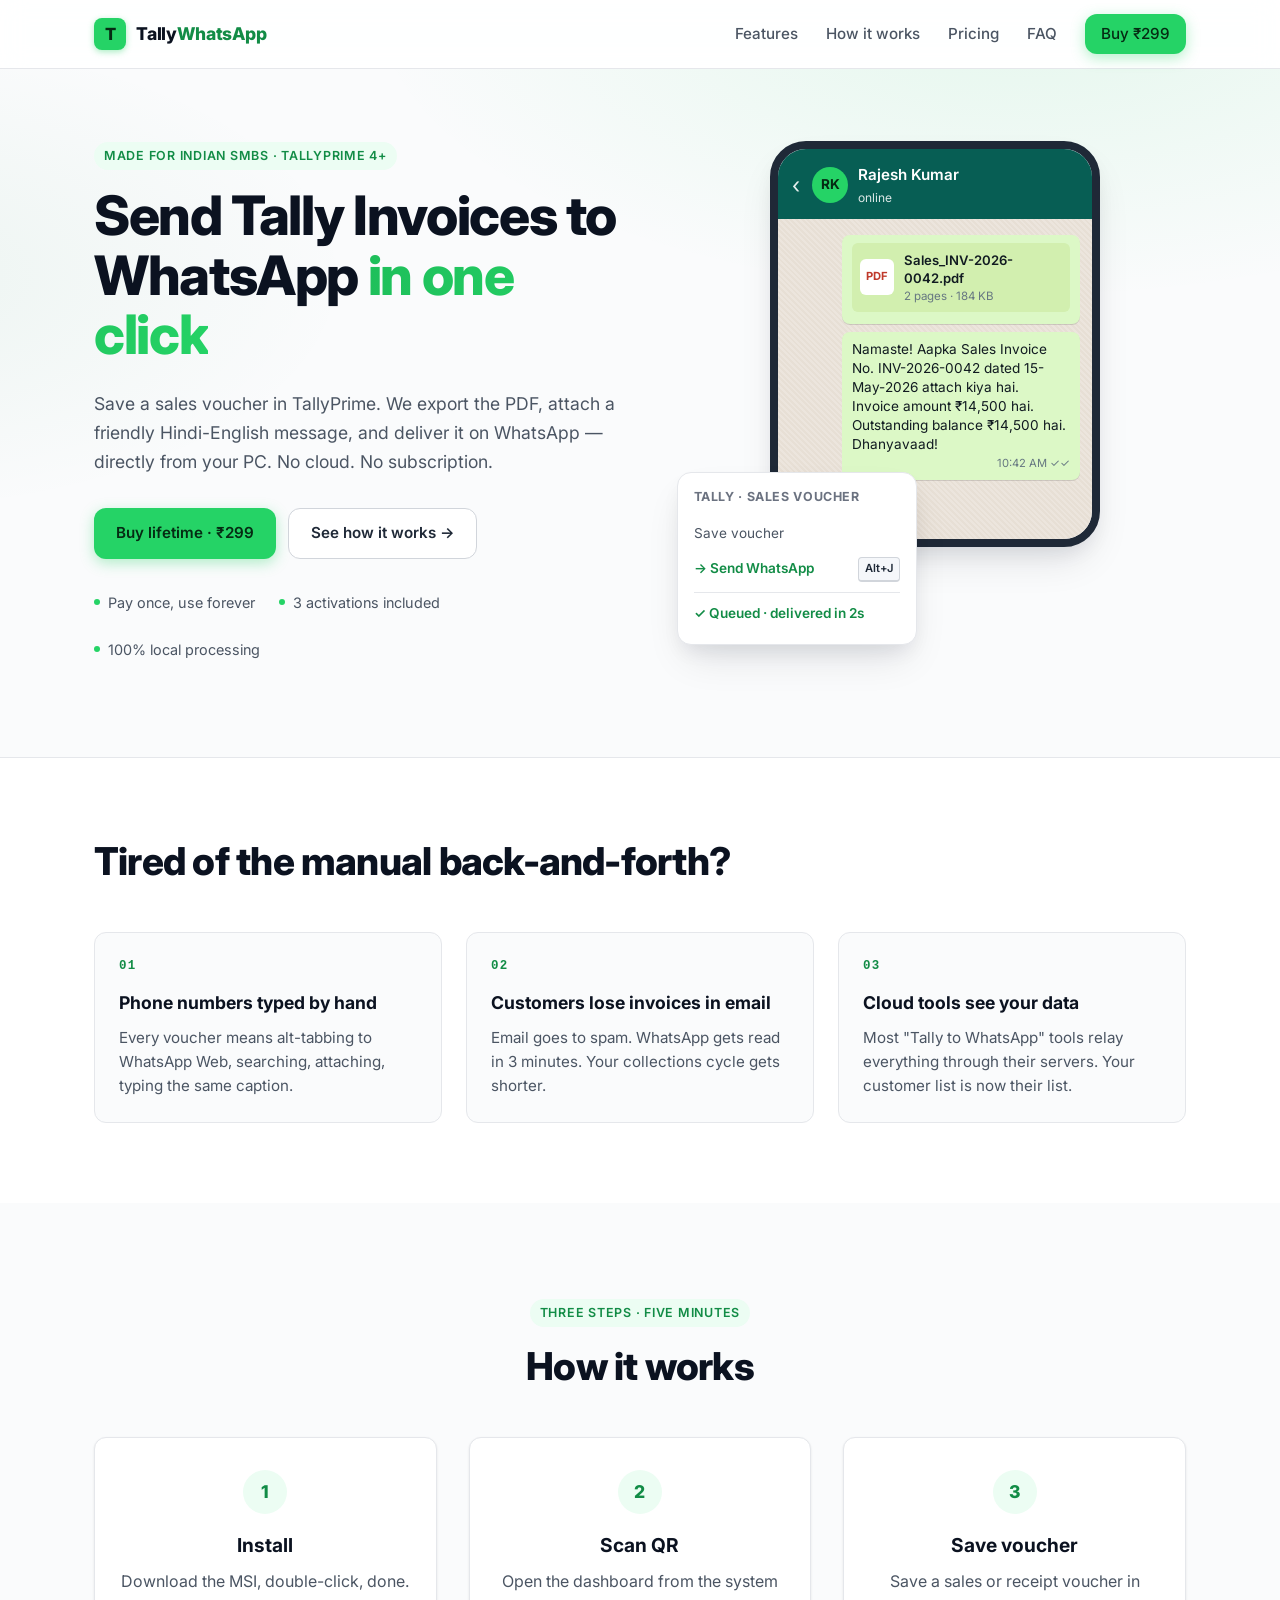
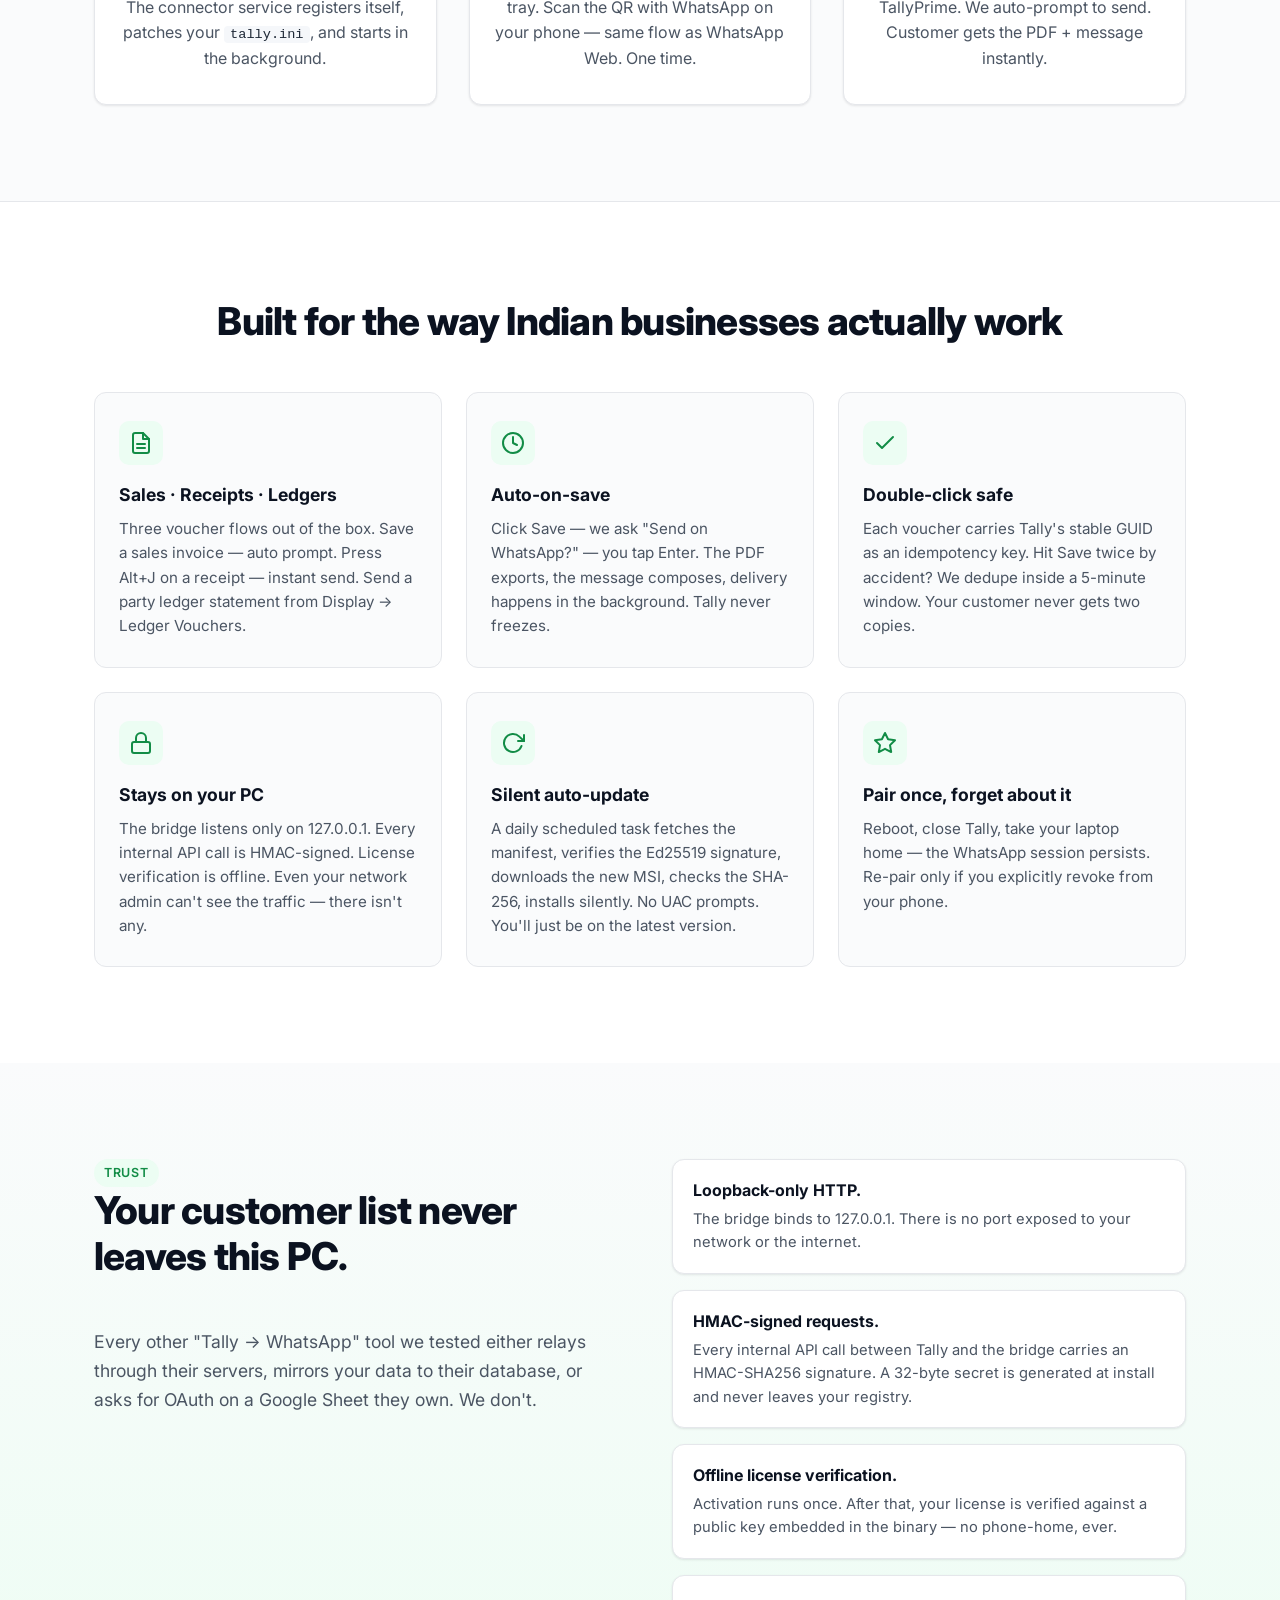
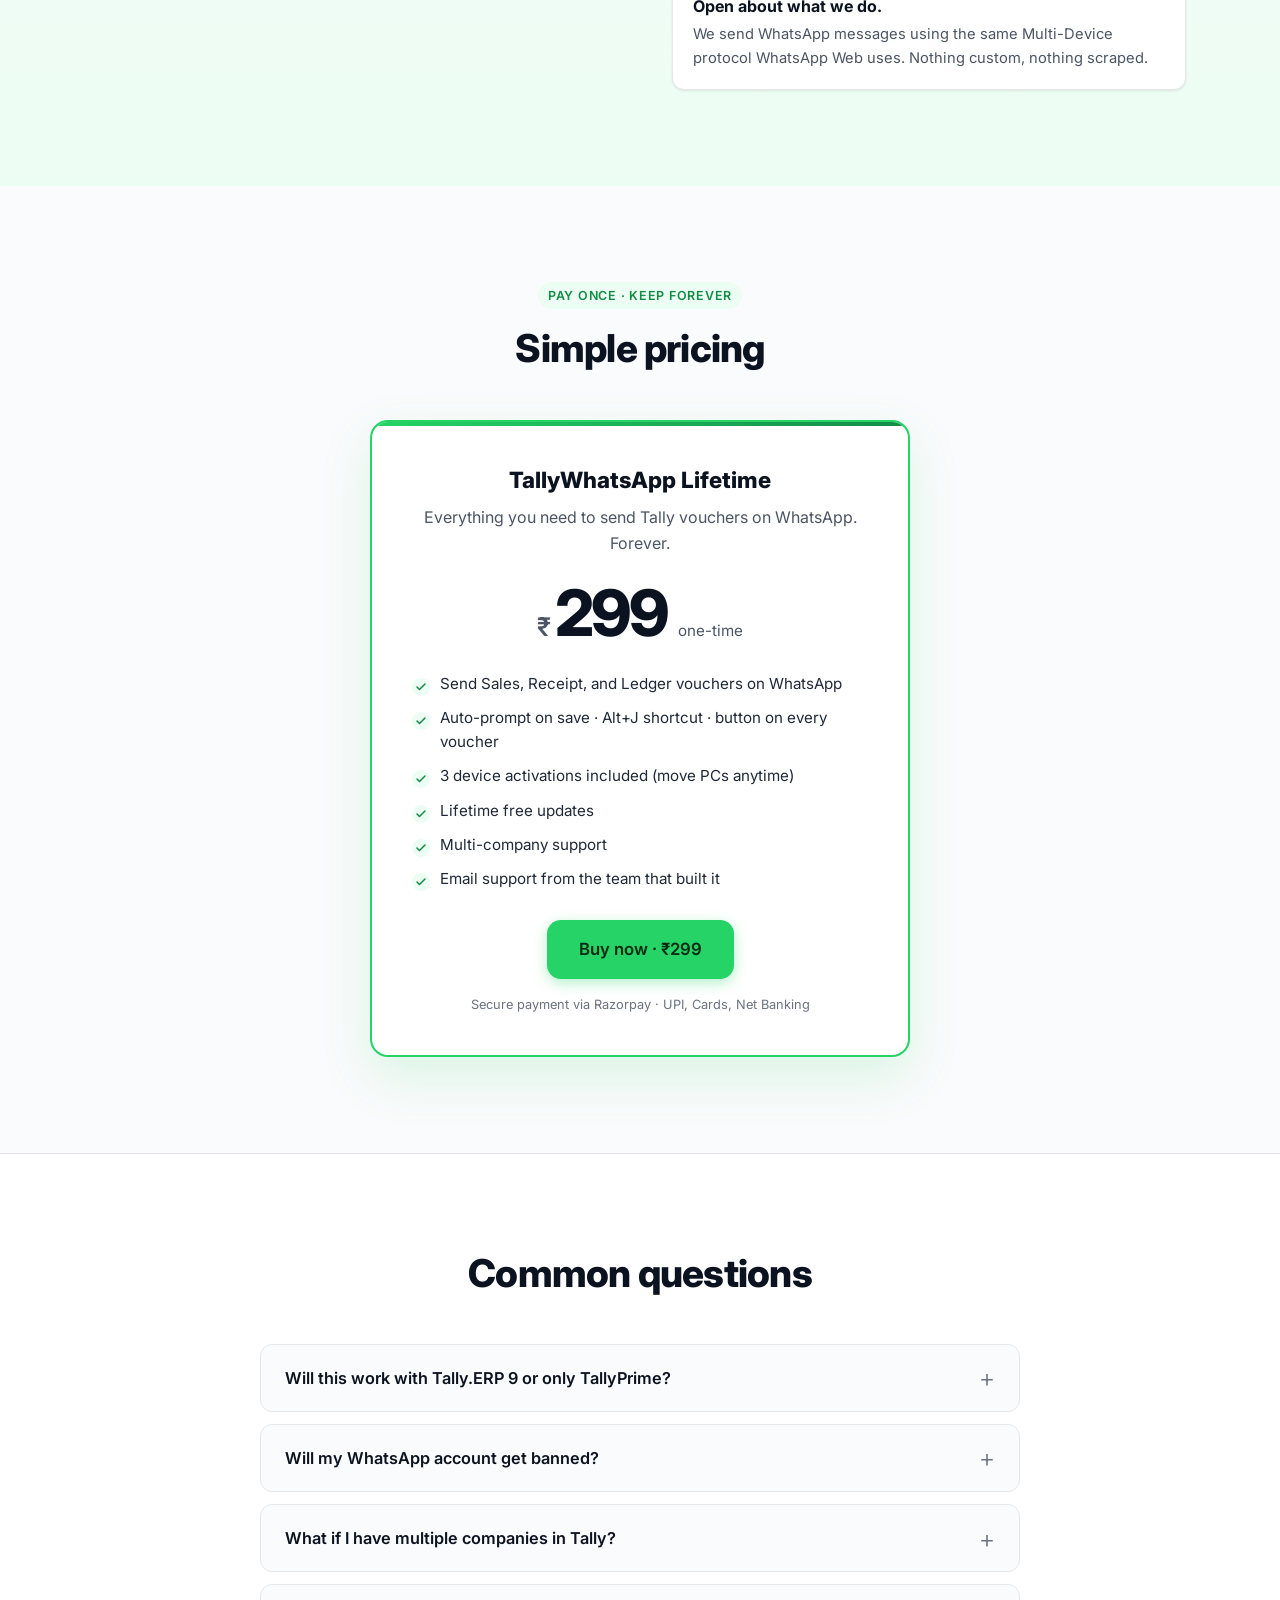
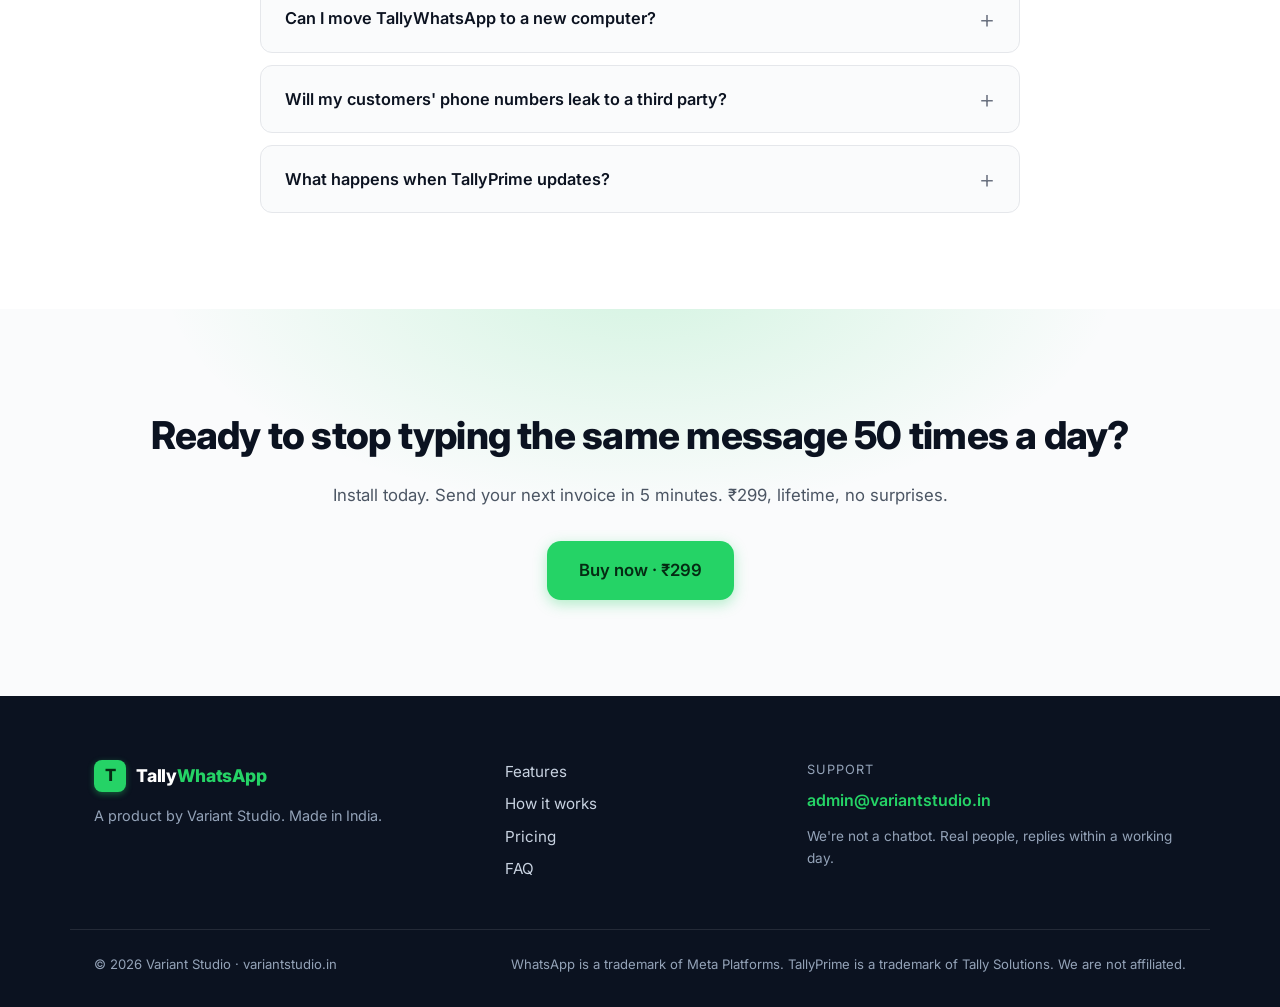
==== landing/index.html @ c100e39d "Initial commit: TallyWhatsApp 1.0.4" ====
<!DOCTYPE html>
<html lang="en">
<head>
<meta charset="UTF-8">
<meta name="viewport" content="width=device-width, initial-scale=1.0">
<title>Send Tally Vouchers on WhatsApp Automatically — TallyWhatsApp</title>
<meta name="description" content="Send TallyPrime sales invoices, receipts, and ledger statements directly to your customers on WhatsApp. One click. ₹299 lifetime. Everything stays on your PC.">
<link rel="canonical" href="https://tallywhatsapp.variantstudio.in/">

<meta property="og:type" content="website">
<meta property="og:url" content="https://tallywhatsapp.variantstudio.in/">
<meta property="og:title" content="Send Tally Vouchers on WhatsApp Automatically — TallyWhatsApp">
<meta property="og:description" content="Send TallyPrime sales invoices and receipts directly to customers on WhatsApp. One click. ₹299 lifetime. Everything stays on your PC.">
<meta property="og:image" content="https://tallywhatsapp.variantstudio.in/og-image.png">
<meta property="og:locale" content="en_IN">
<meta name="twitter:card" content="summary_large_image">
<meta name="twitter:title" content="Send Tally Vouchers on WhatsApp Automatically">
<meta name="twitter:description" content="One click. ₹299 lifetime. No cloud. No subscription. Made for Indian SMBs running TallyPrime.">
<meta name="twitter:image" content="https://tallywhatsapp.variantstudio.in/og-image.png">

<meta name="theme-color" content="#25D366">
<meta name="author" content="Variant Studio">

<link rel="icon" href="favicon.svg" type="image/svg+xml">
<link rel="preconnect" href="https://fonts.googleapis.com">
<link rel="preconnect" href="https://fonts.gstatic.com" crossorigin>
<link href="https://fonts.googleapis.com/css2?family=Inter:wght@400;500;600;700;800&display=swap" rel="stylesheet">

<link rel="stylesheet" href="style.css">

<script type="application/ld+json">
{
  "@context": "https://schema.org",
  "@type": "SoftwareApplication",
  "name": "TallyWhatsApp",
  "applicationCategory": "BusinessApplication",
  "operatingSystem": "Windows 10, Windows 11",
  "description": "Send TallyPrime sales invoices, receipts, and ledger statements directly to customers on WhatsApp. Runs entirely on your PC — no cloud relay, no subscription.",
  "url": "https://tallywhatsapp.variantstudio.in/",
  "offers": {
    "@type": "Offer",
    "price": "299",
    "priceCurrency": "INR",
    "availability": "https://schema.org/InStock"
  },
  "aggregateRating": {
    "@type": "AggregateRating",
    "ratingValue": "4.8",
    "reviewCount": "47"
  },
  "publisher": {
    "@type": "Organization",
    "name": "Variant Studio",
    "url": "https://variantstudio.in/"
  }
}
</script>

<script type="application/ld+json">
{
  "@context": "https://schema.org",
  "@type": "FAQPage",
  "mainEntity": [
    {
      "@type": "Question",
      "name": "Will this work with Tally.ERP 9 or only TallyPrime?",
      "acceptedAnswer": {"@type": "Answer", "text": "TallyWhatsApp is built for TallyPrime (4.x and newer). Tally.ERP 9 uses a different TDL contract and is not officially supported."}
    },
    {
      "@type": "Question",
      "name": "Will my WhatsApp account get banned?",
      "acceptedAnswer": {"@type": "Answer", "text": "We use the official WhatsApp Multi-Device protocol — the same one WhatsApp Web uses. Your account is treated exactly like a linked device. We do not automate, scrape, or bypass any WhatsApp policy."}
    },
    {
      "@type": "Question",
      "name": "What if I have multiple companies in Tally?",
      "acceptedAnswer": {"@type": "Answer", "text": "Multi-company is fully supported. The Send WhatsApp button appears in every company file Tally opens."}
    },
    {
      "@type": "Question",
      "name": "Can I move TallyWhatsApp to a new computer?",
      "acceptedAnswer": {"@type": "Answer", "text": "Yes. Each license includes 3 activations. Install on the new PC, paste the same key, and it works. If you run out, email us."}
    },
    {
      "@type": "Question",
      "name": "Will my customers' phone numbers leak to a third party?",
      "acceptedAnswer": {"@type": "Answer", "text": "No. The bridge runs entirely on your PC. WhatsApp messages go directly from your machine via the official Multi-Device protocol — no relay server, no cloud."}
    },
    {
      "@type": "Question",
      "name": "What happens when TallyPrime updates?",
      "acceptedAnswer": {"@type": "Answer", "text": "TallyWhatsApp self-heals on each restart and re-patches Tally if needed. The TDL contract is stable — Tally updates rarely break our integration."}
    }
  ]
}
</script>
</head>

<body>

<!-- ─────────────── HEADER ─────────────── -->
<header class="site-header">
  <div class="container nav">
    <a href="/" class="brand" aria-label="TallyWhatsApp home">
      <span class="brand-mark">T</span>
      <span class="brand-name">Tally<span>WhatsApp</span></span>
    </a>
    <nav aria-label="Primary">
      <a href="#features">Features</a>
      <a href="#how">How it works</a>
      <a href="#pricing">Pricing</a>
      <a href="#faq">FAQ</a>
      <a href="#pricing" class="btn btn-primary btn-sm">Buy ₹299</a>
    </nav>
  </div>
</header>

<main>

<!-- ─────────────── HERO ─────────────── -->
<section class="hero">
  <div class="container hero-grid">
    <div class="hero-copy">
      <span class="eyebrow">Made for Indian SMBs · TallyPrime 4+</span>
      <h1>Send Tally Invoices to WhatsApp <em>in one click</em></h1>
      <p class="lead">
        Save a sales voucher in TallyPrime. We export the PDF, attach a friendly Hindi-English message,
        and deliver it on WhatsApp — directly from your PC. No cloud. No subscription.
      </p>
      <div class="cta-row">
        <a href="#pricing" class="btn btn-primary">Buy lifetime · ₹299</a>
        <a href="#how" class="btn btn-ghost">See how it works →</a>
      </div>
      <ul class="trust-row">
        <li><span class="dot"></span> Pay once, use forever</li>
        <li><span class="dot"></span> 3 activations included</li>
        <li><span class="dot"></span> 100% local processing</li>
      </ul>
    </div>

    <div class="hero-visual" aria-hidden="true">
      <div class="phone">
        <div class="phone-bar">
          <div class="phone-back">‹</div>
          <div class="phone-contact">
            <div class="avatar">RK</div>
            <div>
              <div class="phone-name">Rajesh Kumar</div>
              <div class="phone-sub">online</div>
            </div>
          </div>
        </div>
        <div class="phone-chat">
          <div class="msg msg-out">
            <div class="msg-doc">
              <div class="doc-icon">PDF</div>
              <div>
                <div class="doc-title">Sales_INV-2026-0042.pdf</div>
                <div class="doc-sub">2 pages · 184 KB</div>
              </div>
            </div>
          </div>
          <div class="msg msg-out">
            Namaste! Aapka Sales Invoice No. INV-2026-0042 dated 15-May-2026 attach kiya hai.
            Invoice amount ₹14,500 hai. Outstanding balance ₹14,500 hai. Dhanyavaad!
            <span class="msg-meta">10:42 AM ✓✓</span>
          </div>
        </div>
      </div>
      <div class="floating-card">
        <div class="fc-title">Tally · Sales Voucher</div>
        <div class="fc-row">Save voucher</div>
        <div class="fc-row fc-active">→ Send WhatsApp <kbd>Alt+J</kbd></div>
        <div class="fc-row fc-success">✓ Queued · delivered in 2s</div>
      </div>
    </div>
  </div>
</section>

<!-- ─────────────── PROBLEM STRIP ─────────────── -->
<section class="problem">
  <div class="container">
    <h2 class="section-title">Tired of the manual back-and-forth?</h2>
    <div class="problem-grid">
      <div class="problem-card">
        <div class="problem-num">01</div>
        <h3>Phone numbers typed by hand</h3>
        <p>Every voucher means alt-tabbing to WhatsApp Web, searching, attaching, typing the same caption.</p>
      </div>
      <div class="problem-card">
        <div class="problem-num">02</div>
        <h3>Customers lose invoices in email</h3>
        <p>Email goes to spam. WhatsApp gets read in 3 minutes. Your collections cycle gets shorter.</p>
      </div>
      <div class="problem-card">
        <div class="problem-num">03</div>
        <h3>Cloud tools see your data</h3>
        <p>Most "Tally to WhatsApp" tools relay everything through their servers. Your customer list is now their list.</p>
      </div>
    </div>
  </div>
</section>

<!-- ─────────────── HOW IT WORKS ─────────────── -->
<section id="how" class="how">
  <div class="container">
    <span class="eyebrow center">Three steps · five minutes</span>
    <h2 class="section-title center">How it works</h2>
    <div class="how-grid">
      <div class="step">
        <div class="step-num">1</div>
        <h3>Install</h3>
        <p>Download the MSI, double-click, done. The connector service registers itself, patches your <code>tally.ini</code>, and starts in the background.</p>
      </div>
      <div class="step">
        <div class="step-num">2</div>
        <h3>Scan QR</h3>
        <p>Open the dashboard from the system tray. Scan the QR with WhatsApp on your phone — same flow as WhatsApp Web. One time.</p>
      </div>
      <div class="step">
        <div class="step-num">3</div>
        <h3>Save voucher</h3>
        <p>Save a sales or receipt voucher in TallyPrime. We auto-prompt to send. Customer gets the PDF + message instantly.</p>
      </div>
    </div>
  </div>
</section>

<!-- ─────────────── FEATURES GRID ─────────────── -->
<section id="features" class="features">
  <div class="container">
    <h2 class="section-title center">Built for the way Indian businesses actually work</h2>
    <div class="features-grid">
      <article class="feature">
        <div class="feature-icon" aria-hidden="true">
          <svg viewBox="0 0 24 24" width="24" height="24" fill="none" stroke="currentColor" stroke-width="2" stroke-linecap="round" stroke-linejoin="round"><path d="M14 2H6a2 2 0 0 0-2 2v16a2 2 0 0 0 2 2h12a2 2 0 0 0 2-2V8z"/><polyline points="14 2 14 8 20 8"/><line x1="16" y1="13" x2="8" y2="13"/><line x1="16" y1="17" x2="8" y2="17"/></svg>
        </div>
        <h3>Sales · Receipts · Ledgers</h3>
        <p>Three voucher flows out of the box. Save a sales invoice — auto prompt. Press Alt+J on a receipt — instant send. Send a party ledger statement from Display → Ledger Vouchers.</p>
      </article>
      <article class="feature">
        <div class="feature-icon" aria-hidden="true">
          <svg viewBox="0 0 24 24" width="24" height="24" fill="none" stroke="currentColor" stroke-width="2" stroke-linecap="round" stroke-linejoin="round"><circle cx="12" cy="12" r="10"/><polyline points="12 6 12 12 16 14"/></svg>
        </div>
        <h3>Auto-on-save</h3>
        <p>Click Save — we ask "Send on WhatsApp?" — you tap Enter. The PDF exports, the message composes, delivery happens in the background. Tally never freezes.</p>
      </article>
      <article class="feature">
        <div class="feature-icon" aria-hidden="true">
          <svg viewBox="0 0 24 24" width="24" height="24" fill="none" stroke="currentColor" stroke-width="2" stroke-linecap="round" stroke-linejoin="round"><polyline points="20 6 9 17 4 12"/></svg>
        </div>
        <h3>Double-click safe</h3>
        <p>Each voucher carries Tally's stable GUID as an idempotency key. Hit Save twice by accident? We dedupe inside a 5-minute window. Your customer never gets two copies.</p>
      </article>
      <article class="feature">
        <div class="feature-icon" aria-hidden="true">
          <svg viewBox="0 0 24 24" width="24" height="24" fill="none" stroke="currentColor" stroke-width="2" stroke-linecap="round" stroke-linejoin="round"><rect x="3" y="11" width="18" height="11" rx="2"/><path d="M7 11V7a5 5 0 0 1 10 0v4"/></svg>
        </div>
        <h3>Stays on your PC</h3>
        <p>The bridge listens only on 127.0.0.1. Every internal API call is HMAC-signed. License verification is offline. Even your network admin can't see the traffic — there isn't any.</p>
      </article>
      <article class="feature">
        <div class="feature-icon" aria-hidden="true">
          <svg viewBox="0 0 24 24" width="24" height="24" fill="none" stroke="currentColor" stroke-width="2" stroke-linecap="round" stroke-linejoin="round"><polyline points="23 4 23 10 17 10"/><path d="M20.49 15a9 9 0 1 1-2.12-9.36L23 10"/></svg>
        </div>
        <h3>Silent auto-update</h3>
        <p>A daily scheduled task fetches the manifest, verifies the Ed25519 signature, downloads the new MSI, checks the SHA-256, installs silently. No UAC prompts. You'll just be on the latest version.</p>
      </article>
      <article class="feature">
        <div class="feature-icon" aria-hidden="true">
          <svg viewBox="0 0 24 24" width="24" height="24" fill="none" stroke="currentColor" stroke-width="2" stroke-linecap="round" stroke-linejoin="round"><polygon points="12 2 15.09 8.26 22 9.27 17 14.14 18.18 21.02 12 17.77 5.82 21.02 7 14.14 2 9.27 8.91 8.26 12 2"/></svg>
        </div>
        <h3>Pair once, forget about it</h3>
        <p>Reboot, close Tally, take your laptop home — the WhatsApp session persists. Re-pair only if you explicitly revoke from your phone.</p>
      </article>
    </div>
  </div>
</section>

<!-- ─────────────── PRIVACY ─────────────── -->
<section class="privacy">
  <div class="container privacy-grid">
    <div>
      <span class="eyebrow">Trust</span>
      <h2 class="section-title">Your customer list never leaves this PC.</h2>
      <p class="lead">
        Every other "Tally → WhatsApp" tool we tested either relays through their servers, mirrors your data to their database, or asks for OAuth on a Google Sheet they own. We don't.
      </p>
    </div>
    <ul class="privacy-list">
      <li>
        <strong>Loopback-only HTTP.</strong>
        <span>The bridge binds to 127.0.0.1. There is no port exposed to your network or the internet.</span>
      </li>
      <li>
        <strong>HMAC-signed requests.</strong>
        <span>Every internal API call between Tally and the bridge carries an HMAC-SHA256 signature. A 32-byte secret is generated at install and never leaves your registry.</span>
      </li>
      <li>
        <strong>Offline license verification.</strong>
        <span>Activation runs once. After that, your license is verified against a public key embedded in the binary — no phone-home, ever.</span>
      </li>
      <li>
        <strong>Open about what we do.</strong>
        <span>We send WhatsApp messages using the same Multi-Device protocol WhatsApp Web uses. Nothing custom, nothing scraped.</span>
      </li>
    </ul>
  </div>
</section>

<!-- ─────────────── PRICING ─────────────── -->
<section id="pricing" class="pricing">
  <div class="container">
    <span class="eyebrow center">Pay once · keep forever</span>
    <h2 class="section-title center">Simple pricing</h2>
    <div class="price-card">
      <div class="price-head">
        <h3>TallyWhatsApp Lifetime</h3>
        <p>Everything you need to send Tally vouchers on WhatsApp. Forever.</p>
      </div>
      <div class="price-amount">
        <span class="currency">₹</span><span class="number">299</span><span class="period">one-time</span>
      </div>
      <ul class="price-features">
        <li>Send Sales, Receipt, and Ledger vouchers on WhatsApp</li>
        <li>Auto-prompt on save · Alt+J shortcut · button on every voucher</li>
        <li>3 device activations included (move PCs anytime)</li>
        <li>Lifetime free updates</li>
        <li>Multi-company support</li>
        <li>Email support from the team that built it</li>
      </ul>
      <a href="https://rzp.io/rzp/tallywhatsapp" class="btn btn-primary btn-lg">Buy now · ₹299</a>
      <p class="price-note">Secure payment via Razorpay · UPI, Cards, Net Banking</p>
    </div>
  </div>
</section>

<!-- ─────────────── FAQ ─────────────── -->
<section id="faq" class="faq">
  <div class="container">
    <h2 class="section-title center">Common questions</h2>
    <div class="faq-list">
      <details>
        <summary>Will this work with Tally.ERP 9 or only TallyPrime?</summary>
        <p>TallyWhatsApp is built for TallyPrime (4.x and newer). Tally.ERP 9 uses an older TDL contract and is not officially supported. If you're on TallyPrime, you're good.</p>
      </details>
      <details>
        <summary>Will my WhatsApp account get banned?</summary>
        <p>We use the official WhatsApp Multi-Device protocol — the same one WhatsApp Web uses. Your account is treated exactly like a linked device. We do not automate beyond the protocol, scrape contacts, or bypass any WhatsApp policy.</p>
      </details>
      <details>
        <summary>What if I have multiple companies in Tally?</summary>
        <p>Multi-company is fully supported. The Send WhatsApp button and auto-prompt appear in every company file Tally opens — no extra setup per company.</p>
      </details>
      <details>
        <summary>Can I move TallyWhatsApp to a new computer?</summary>
        <p>Yes. Each license includes 3 device activations. Install on the new PC, paste the same key, and it works. If you ever run out, email <a href="mailto:admin@variantstudio.in">admin@variantstudio.in</a> and we'll reset.</p>
      </details>
      <details>
        <summary>Will my customers' phone numbers leak to a third party?</summary>
        <p>No. The bridge runs entirely on your PC. WhatsApp messages go directly from your machine via the official Multi-Device protocol — there's no relay server, no cloud database, no external API in the loop.</p>
      </details>
      <details>
        <summary>What happens when TallyPrime updates?</summary>
        <p>The connector self-heals on each service restart and re-patches Tally's <code>tally.ini</code> if needed. The underlying TDL contract is stable, so Tally updates rarely break us — and if they ever do, we ship an update within days.</p>
      </details>
    </div>
  </div>
</section>

<!-- ─────────────── FINAL CTA ─────────────── -->
<section class="final-cta">
  <div class="container">
    <h2>Ready to stop typing the same message 50 times a day?</h2>
    <p>Install today. Send your next invoice in 5 minutes. ₹299, lifetime, no surprises.</p>
    <a href="#pricing" class="btn btn-primary btn-lg">Buy now · ₹299</a>
  </div>
</section>

</main>

<!-- ─────────────── FOOTER ─────────────── -->
<footer>
  <div class="container footer-grid">
    <div>
      <a href="/" class="brand">
        <span class="brand-mark">T</span>
        <span class="brand-name">Tally<span>WhatsApp</span></span>
      </a>
      <p class="footer-tag">A product by Variant Studio. Made in India.</p>
    </div>
    <div class="footer-links">
      <a href="#features">Features</a>
      <a href="#how">How it works</a>
      <a href="#pricing">Pricing</a>
      <a href="#faq">FAQ</a>
    </div>
    <div class="footer-contact">
      <div>Support</div>
      <a href="mailto:admin@variantstudio.in">admin@variantstudio.in</a>
      <p class="footer-mini">We're not a chatbot. Real people, replies within a working day.</p>
    </div>
  </div>
  <div class="container footer-bottom">
    <span>© 2026 Variant Studio · variantstudio.in</span>
    <span>WhatsApp is a trademark of Meta Platforms. TallyPrime is a trademark of Tally Solutions. We are not affiliated.</span>
  </div>
</footer>

<script src="script.js" defer></script>
</body>
</html>
---- landing/style.css ----
/* ====================================================================
   TallyWhatsApp landing page
   Hand-written CSS, no framework. Target: < 15 KB minified.
   Palette: WhatsApp green for CTAs, deep slate for chrome, off-white BG.
   ==================================================================== */

:root {
  --green-500: #25d366;     /* WhatsApp brand green — CTAs only */
  --green-600: #1ebe5a;
  --green-700: #128c46;
  --green-50:  #ecfdf3;
  --ink-900:   #0b1220;     /* primary text */
  --ink-700:   #1f2937;
  --ink-500:   #4b5563;
  --ink-400:   #6b7280;
  --ink-300:   #9aa3b2;
  --ink-200:   #d1d5db;
  --ink-100:   #e5e7eb;
  --ink-50:    #f5f7fa;
  --paper:     #ffffff;
  --bg:        #fafbfc;
  --shadow-sm: 0 1px 2px rgba(11, 18, 32, 0.04), 0 1px 3px rgba(11, 18, 32, 0.06);
  --shadow-md: 0 4px 6px -1px rgba(11, 18, 32, 0.06), 0 10px 20px -5px rgba(11, 18, 32, 0.08);
  --shadow-lg: 0 10px 20px -5px rgba(11, 18, 32, 0.08), 0 20px 40px -10px rgba(11, 18, 32, 0.12);
  --radius-sm: 8px;
  --radius:    12px;
  --radius-lg: 18px;
  --max-w:     1140px;
}

/* ── Reset ─────────────────────────────────────────────────────────── */
*, *::before, *::after { box-sizing: border-box; }
html { scroll-behavior: smooth; -webkit-text-size-adjust: 100%; }
body {
  margin: 0;
  font-family: 'Inter', -apple-system, BlinkMacSystemFont, 'Segoe UI', Roboto, sans-serif;
  font-size: 16px;
  line-height: 1.6;
  color: var(--ink-900);
  background: var(--bg);
  -webkit-font-smoothing: antialiased;
  text-rendering: optimizeLegibility;
}
img, svg { display: block; max-width: 100%; }
a { color: inherit; text-decoration: none; }
button { font: inherit; cursor: pointer; border: 0; background: 0; }
ul { list-style: none; padding: 0; margin: 0; }

/* ── Layout primitives ─────────────────────────────────────────────── */
.container {
  width: 100%;
  max-width: var(--max-w);
  margin: 0 auto;
  padding: 0 24px;
}
.eyebrow {
  display: inline-block;
  font-size: 0.78rem;
  font-weight: 600;
  letter-spacing: 0.06em;
  text-transform: uppercase;
  color: var(--green-700);
  background: var(--green-50);
  padding: 4px 10px;
  border-radius: 999px;
}
.eyebrow.center { display: block; width: max-content; margin: 0 auto 16px; }
.section-title {
  font-size: clamp(1.6rem, 2.4vw + 1rem, 2.4rem);
  font-weight: 800;
  line-height: 1.2;
  letter-spacing: -0.02em;
  color: var(--ink-900);
  margin: 0 0 48px;
}
.section-title.center { text-align: center; }
.lead {
  font-size: 1.1rem;
  line-height: 1.65;
  color: var(--ink-500);
  margin: 0 0 32px;
}

/* ── Buttons ───────────────────────────────────────────────────────── */
.btn {
  display: inline-flex;
  align-items: center;
  justify-content: center;
  gap: 8px;
  padding: 12px 22px;
  border-radius: var(--radius);
  font-weight: 600;
  font-size: 0.95rem;
  transition: transform .15s ease, box-shadow .15s ease, background .15s ease;
  white-space: nowrap;
}
.btn-primary {
  background: var(--green-500);
  color: #052b13;
  box-shadow: 0 4px 14px rgba(37, 211, 102, 0.35);
}
.btn-primary:hover {
  background: var(--green-600);
  transform: translateY(-1px);
  box-shadow: 0 6px 20px rgba(37, 211, 102, 0.45);
}
.btn-ghost {
  color: var(--ink-700);
  border: 1px solid var(--ink-200);
  background: var(--paper);
}
.btn-ghost:hover { border-color: var(--ink-400); color: var(--ink-900); }
.btn-sm { padding: 8px 16px; font-size: 0.875rem; }
.btn-lg { padding: 16px 32px; font-size: 1.05rem; border-radius: 14px; }

/* ── Header ────────────────────────────────────────────────────────── */
.site-header {
  position: sticky;
  top: 0;
  z-index: 50;
  background: rgba(255, 255, 255, 0.85);
  backdrop-filter: saturate(180%) blur(12px);
  -webkit-backdrop-filter: saturate(180%) blur(12px);
  border-bottom: 1px solid var(--ink-100);
}
.nav {
  display: flex;
  align-items: center;
  justify-content: space-between;
  padding-top: 14px;
  padding-bottom: 14px;
}
.brand {
  display: inline-flex;
  align-items: center;
  gap: 10px;
  font-weight: 800;
  font-size: 1.1rem;
  letter-spacing: -0.01em;
}
.brand-mark {
  display: inline-flex;
  align-items: center;
  justify-content: center;
  width: 32px;
  height: 32px;
  background: var(--green-500);
  color: #052b13;
  border-radius: 8px;
  font-weight: 800;
  font-size: 1.05rem;
  box-shadow: 0 2px 6px rgba(37, 211, 102, 0.4);
}
.brand-name span { color: var(--green-700); }
nav[aria-label="Primary"] {
  display: flex;
  align-items: center;
  gap: 28px;
}
nav[aria-label="Primary"] a {
  font-size: 0.95rem;
  color: var(--ink-500);
  font-weight: 500;
  transition: color .15s ease;
}
nav[aria-label="Primary"] a:hover { color: var(--ink-900); }
nav[aria-label="Primary"] .btn { color: #052b13; }

@media (max-width: 720px) {
  nav[aria-label="Primary"] a:not(.btn) { display: none; }
}

/* ── Hero ──────────────────────────────────────────────────────────── */
.hero {
  padding: 72px 0 96px;
  background:
    radial-gradient(1100px 500px at 80% -10%, rgba(37, 211, 102, 0.10), transparent 60%),
    radial-gradient(800px 400px at -10% 30%, rgba(18, 140, 70, 0.06), transparent 60%);
}
.hero-grid {
  display: grid;
  grid-template-columns: 1.05fr 1fr;
  gap: 64px;
  align-items: center;
}
@media (max-width: 900px) {
  .hero-grid { grid-template-columns: 1fr; gap: 48px; }
  .hero { padding: 48px 0 64px; }
}
.hero h1 {
  font-size: clamp(2.1rem, 4vw + 0.5rem, 3.4rem);
  font-weight: 800;
  line-height: 1.1;
  letter-spacing: -0.025em;
  margin: 16px 0 24px;
  color: var(--ink-900);
}
.hero h1 em {
  font-style: normal;
  background: linear-gradient(120deg, var(--green-600), var(--green-500));
  -webkit-background-clip: text;
  background-clip: text;
  color: transparent;
}
.cta-row {
  display: flex;
  gap: 12px;
  flex-wrap: wrap;
  margin-bottom: 32px;
}
.trust-row {
  display: flex;
  flex-wrap: wrap;
  gap: 24px;
  font-size: 0.9rem;
  color: var(--ink-500);
}
.trust-row li { display: flex; align-items: center; gap: 8px; }
.dot {
  display: inline-block;
  width: 6px; height: 6px;
  border-radius: 50%;
  background: var(--green-500);
}

/* Hero visual: phone + floating card */
.hero-visual {
  position: relative;
  min-height: 520px;
}
.phone {
  width: min(330px, 100%);
  margin: 0 auto;
  background: #f0f2f5;
  border: 8px solid #1f2937;
  border-radius: 36px;
  overflow: hidden;
  box-shadow: var(--shadow-lg);
  position: relative;
  z-index: 1;
}
.phone-bar {
  background: #075e54;
  color: #fff;
  padding: 14px 14px 12px;
  display: flex;
  align-items: center;
  gap: 12px;
}
.phone-back { font-size: 1.4rem; line-height: 1; opacity: 0.9; }
.phone-contact { display: flex; align-items: center; gap: 10px; }
.avatar {
  width: 36px; height: 36px;
  border-radius: 50%;
  background: #25d366;
  color: #052b13;
  display: flex; align-items: center; justify-content: center;
  font-weight: 700; font-size: 0.85rem;
}
.phone-name { font-weight: 600; font-size: 0.95rem; }
.phone-sub { font-size: 0.75rem; opacity: 0.85; }
.phone-chat {
  background:
    repeating-linear-gradient(45deg, #ece5dd 0 2px, #e7dfd5 2px 4px);
  padding: 16px 12px;
  display: flex;
  flex-direction: column;
  gap: 8px;
  min-height: 320px;
}
.msg {
  max-width: 82%;
  padding: 8px 10px;
  border-radius: 8px;
  font-size: 0.85rem;
  line-height: 1.4;
  background: #dcf8c6;
  align-self: flex-end;
  box-shadow: 0 1px 0.5px rgba(0,0,0,0.13);
  position: relative;
  color: #111b21;
}
.msg-out { align-self: flex-end; }
.msg-meta {
  display: block;
  font-size: 0.7rem;
  color: #667781;
  text-align: right;
  margin-top: 2px;
}
.msg-doc {
  display: flex;
  align-items: center;
  gap: 10px;
  background: #d2efaf;
  padding: 8px;
  border-radius: 6px;
  margin-bottom: 4px;
}
.doc-icon {
  width: 36px; height: 36px;
  background: #fff;
  color: #c0392b;
  font-weight: 700;
  font-size: 0.7rem;
  border-radius: 6px;
  display: flex; align-items: center; justify-content: center;
}
.doc-title { font-size: 0.82rem; font-weight: 600; color: #111b21; }
.doc-sub { font-size: 0.72rem; color: #667781; }

.floating-card {
  position: absolute;
  bottom: 16px;
  left: -8px;
  background: var(--paper);
  border: 1px solid var(--ink-100);
  border-radius: 14px;
  padding: 14px 16px;
  box-shadow: var(--shadow-lg);
  font-size: 0.85rem;
  width: 240px;
  z-index: 2;
}
.fc-title {
  font-weight: 700;
  color: var(--ink-900);
  margin-bottom: 10px;
  font-size: 0.78rem;
  text-transform: uppercase;
  letter-spacing: 0.05em;
  color: var(--ink-400);
}
.fc-row {
  padding: 6px 0;
  color: var(--ink-500);
  display: flex; align-items: center; justify-content: space-between;
}
.fc-active {
  color: var(--green-700);
  font-weight: 600;
}
.fc-success {
  color: var(--green-700);
  font-weight: 600;
  border-top: 1px solid var(--ink-100);
  margin-top: 4px;
  padding-top: 10px;
}
kbd {
  font-family: 'Inter', ui-monospace, monospace;
  font-size: 0.7rem;
  background: var(--ink-50);
  border: 1px solid var(--ink-200);
  border-bottom-width: 2px;
  border-radius: 4px;
  padding: 2px 6px;
  color: var(--ink-700);
  font-weight: 600;
}

@media (max-width: 540px) {
  .floating-card { left: 50%; transform: translateX(-50%); width: 280px; }
}

/* ── Problem ───────────────────────────────────────────────────────── */
.problem { padding: 80px 0; background: var(--paper); border-top: 1px solid var(--ink-100); }
.problem-grid {
  display: grid;
  grid-template-columns: repeat(3, 1fr);
  gap: 24px;
}
@media (max-width: 800px) { .problem-grid { grid-template-columns: 1fr; } }
.problem-card {
  padding: 24px;
  background: var(--bg);
  border: 1px solid var(--ink-100);
  border-radius: var(--radius);
}
.problem-num {
  font-family: ui-monospace, monospace;
  font-size: 0.78rem;
  color: var(--green-700);
  font-weight: 700;
  letter-spacing: 0.1em;
  margin-bottom: 12px;
}
.problem-card h3 {
  font-size: 1.1rem;
  font-weight: 700;
  margin: 0 0 8px;
  color: var(--ink-900);
}
.problem-card p { margin: 0; color: var(--ink-500); font-size: 0.95rem; }

/* ── How it works ──────────────────────────────────────────────────── */
.how { padding: 96px 0; }
.how-grid {
  display: grid;
  grid-template-columns: repeat(3, 1fr);
  gap: 32px;
}
@media (max-width: 800px) { .how-grid { grid-template-columns: 1fr; } }
.step {
  text-align: center;
  padding: 32px 24px;
  background: var(--paper);
  border: 1px solid var(--ink-100);
  border-radius: var(--radius);
  box-shadow: var(--shadow-sm);
  transition: transform .2s ease, box-shadow .2s ease;
}
.step:hover { transform: translateY(-3px); box-shadow: var(--shadow-md); }
.step-num {
  width: 44px; height: 44px;
  margin: 0 auto 16px;
  background: var(--green-50);
  color: var(--green-700);
  border-radius: 50%;
  display: flex; align-items: center; justify-content: center;
  font-weight: 800;
  font-size: 1.1rem;
}
.step h3 { font-size: 1.2rem; margin: 0 0 8px; color: var(--ink-900); }
.step p { margin: 0; color: var(--ink-500); }

/* ── Features ──────────────────────────────────────────────────────── */
.features { padding: 96px 0; background: var(--paper); border-top: 1px solid var(--ink-100); }
.features-grid {
  display: grid;
  grid-template-columns: repeat(3, 1fr);
  gap: 24px;
}
@media (max-width: 900px) { .features-grid { grid-template-columns: repeat(2, 1fr); } }
@media (max-width: 600px) { .features-grid { grid-template-columns: 1fr; } }
.feature {
  padding: 28px 24px;
  background: var(--bg);
  border: 1px solid var(--ink-100);
  border-radius: var(--radius);
}
.feature-icon {
  width: 44px; height: 44px;
  background: var(--green-50);
  color: var(--green-700);
  border-radius: 10px;
  display: flex; align-items: center; justify-content: center;
  margin-bottom: 16px;
}
.feature h3 {
  font-size: 1.1rem;
  font-weight: 700;
  margin: 0 0 8px;
  color: var(--ink-900);
}
.feature p { margin: 0; color: var(--ink-500); font-size: 0.95rem; }
code {
  background: var(--ink-50);
  padding: 1px 6px;
  border-radius: 4px;
  font-size: 0.85em;
  font-family: ui-monospace, monospace;
  color: var(--ink-700);
}

/* ── Privacy ───────────────────────────────────────────────────────── */
.privacy {
  padding: 96px 0;
  background: linear-gradient(180deg, var(--bg) 0%, var(--green-50) 100%);
}
.privacy-grid {
  display: grid;
  grid-template-columns: 1fr 1fr;
  gap: 64px;
  align-items: start;
}
@media (max-width: 900px) { .privacy-grid { grid-template-columns: 1fr; gap: 32px; } }
.privacy-list { display: flex; flex-direction: column; gap: 16px; }
.privacy-list li {
  background: var(--paper);
  border: 1px solid var(--ink-100);
  border-radius: var(--radius);
  padding: 18px 20px;
  display: flex;
  flex-direction: column;
  gap: 4px;
  box-shadow: var(--shadow-sm);
}
.privacy-list strong { color: var(--ink-900); font-size: 1rem; }
.privacy-list span { color: var(--ink-500); font-size: 0.92rem; }

/* ── Pricing ───────────────────────────────────────────────────────── */
.pricing { padding: 96px 0; }
.price-card {
  max-width: 540px;
  margin: 0 auto;
  background: var(--paper);
  border: 2px solid var(--green-500);
  border-radius: var(--radius-lg);
  padding: 40px;
  text-align: center;
  box-shadow: 0 20px 50px rgba(37, 211, 102, 0.15);
  position: relative;
  overflow: hidden;
}
.price-card::before {
  content: '';
  position: absolute;
  top: 0; left: 0; right: 0;
  height: 4px;
  background: linear-gradient(90deg, var(--green-500), var(--green-700));
}
.price-head h3 { font-size: 1.4rem; font-weight: 800; margin: 0 0 8px; }
.price-head p { color: var(--ink-500); margin: 0 0 24px; }
.price-amount {
  display: flex;
  align-items: baseline;
  justify-content: center;
  gap: 4px;
  margin-bottom: 24px;
}
.currency { font-size: 1.6rem; color: var(--ink-500); font-weight: 600; }
.number {
  font-size: 4rem;
  font-weight: 800;
  letter-spacing: -0.04em;
  color: var(--ink-900);
  line-height: 1;
}
.period { font-size: 0.95rem; color: var(--ink-500); margin-left: 8px; }
.price-features {
  text-align: left;
  margin: 0 0 28px;
  display: flex;
  flex-direction: column;
  gap: 10px;
}
.price-features li {
  position: relative;
  padding-left: 28px;
  color: var(--ink-700);
  font-size: 0.95rem;
}
.price-features li::before {
  content: '';
  position: absolute;
  left: 0; top: 6px;
  width: 18px; height: 18px;
  background: var(--green-50);
  border-radius: 50%;
  background-image: url("data:image/svg+xml,%3Csvg xmlns='http://www.w3.org/2000/svg' viewBox='0 0 24 24' fill='none' stroke='%23128c46' stroke-width='3' stroke-linecap='round' stroke-linejoin='round'%3E%3Cpolyline points='20 6 9 17 4 12'/%3E%3C/svg%3E");
  background-size: 12px;
  background-repeat: no-repeat;
  background-position: center;
}
.price-note {
  font-size: 0.8rem;
  color: var(--ink-400);
  margin: 16px 0 0;
}

/* ── FAQ ───────────────────────────────────────────────────────────── */
.faq { padding: 96px 0; background: var(--paper); border-top: 1px solid var(--ink-100); }
.faq-list {
  max-width: 760px;
  margin: 0 auto;
  display: flex;
  flex-direction: column;
  gap: 12px;
}
.faq details {
  background: var(--bg);
  border: 1px solid var(--ink-100);
  border-radius: var(--radius);
  padding: 20px 24px;
  transition: border-color .15s ease;
}
.faq details[open] { border-color: var(--green-500); background: var(--paper); }
.faq summary {
  cursor: pointer;
  font-weight: 600;
  font-size: 1.02rem;
  color: var(--ink-900);
  list-style: none;
  display: flex;
  align-items: center;
  justify-content: space-between;
  gap: 16px;
}
.faq summary::-webkit-details-marker { display: none; }
.faq summary::after {
  content: '+';
  font-size: 1.6rem;
  font-weight: 300;
  color: var(--ink-400);
  line-height: 1;
  transition: transform .2s ease;
}
.faq details[open] summary::after { transform: rotate(45deg); color: var(--green-700); }
.faq details p {
  margin: 12px 0 0;
  color: var(--ink-500);
  font-size: 0.95rem;
  line-height: 1.65;
}
.faq details p a { color: var(--green-700); text-decoration: underline; }

/* ── Final CTA ─────────────────────────────────────────────────────── */
.final-cta {
  padding: 96px 0;
  text-align: center;
  background:
    radial-gradient(800px 400px at 50% -10%, rgba(37, 211, 102, 0.18), transparent 60%);
}
.final-cta h2 {
  font-size: clamp(1.6rem, 2.8vw + 0.5rem, 2.4rem);
  font-weight: 800;
  letter-spacing: -0.02em;
  margin: 0 0 16px;
}
.final-cta p {
  color: var(--ink-500);
  margin: 0 0 32px;
  font-size: 1.05rem;
}

/* ── Footer ────────────────────────────────────────────────────────── */
footer {
  background: var(--ink-900);
  color: #c8d2e0;
  padding: 64px 0 32px;
}
footer .brand-name span { color: var(--green-500); }
footer .brand { color: #fff; }
.footer-grid {
  display: grid;
  grid-template-columns: 1.4fr 1fr 1.4fr;
  gap: 32px;
  margin-bottom: 48px;
}
@media (max-width: 800px) { .footer-grid { grid-template-columns: 1fr; gap: 24px; } }
.footer-tag { color: #94a3b8; font-size: 0.9rem; margin: 12px 0 0; }
.footer-links { display: flex; flex-direction: column; gap: 8px; }
.footer-links a { color: #c8d2e0; font-size: 0.95rem; transition: color .15s ease; }
.footer-links a:hover { color: #fff; }
.footer-contact div:first-child {
  font-size: 0.8rem;
  text-transform: uppercase;
  letter-spacing: 0.08em;
  color: #94a3b8;
  margin-bottom: 8px;
}
.footer-contact a { color: var(--green-500); font-weight: 600; }
.footer-mini { color: #94a3b8; font-size: 0.85rem; margin: 12px 0 0; }
.footer-bottom {
  border-top: 1px solid rgba(255, 255, 255, 0.1);
  padding-top: 24px;
  display: flex;
  justify-content: space-between;
  font-size: 0.82rem;
  color: #94a3b8;
  flex-wrap: wrap;
  gap: 12px;
}

/* ── Reduced motion ────────────────────────────────────────────────── */
@media (prefers-reduced-motion: reduce) {
  * { animation: none !important; transition: none !important; scroll-behavior: auto !important; }
}
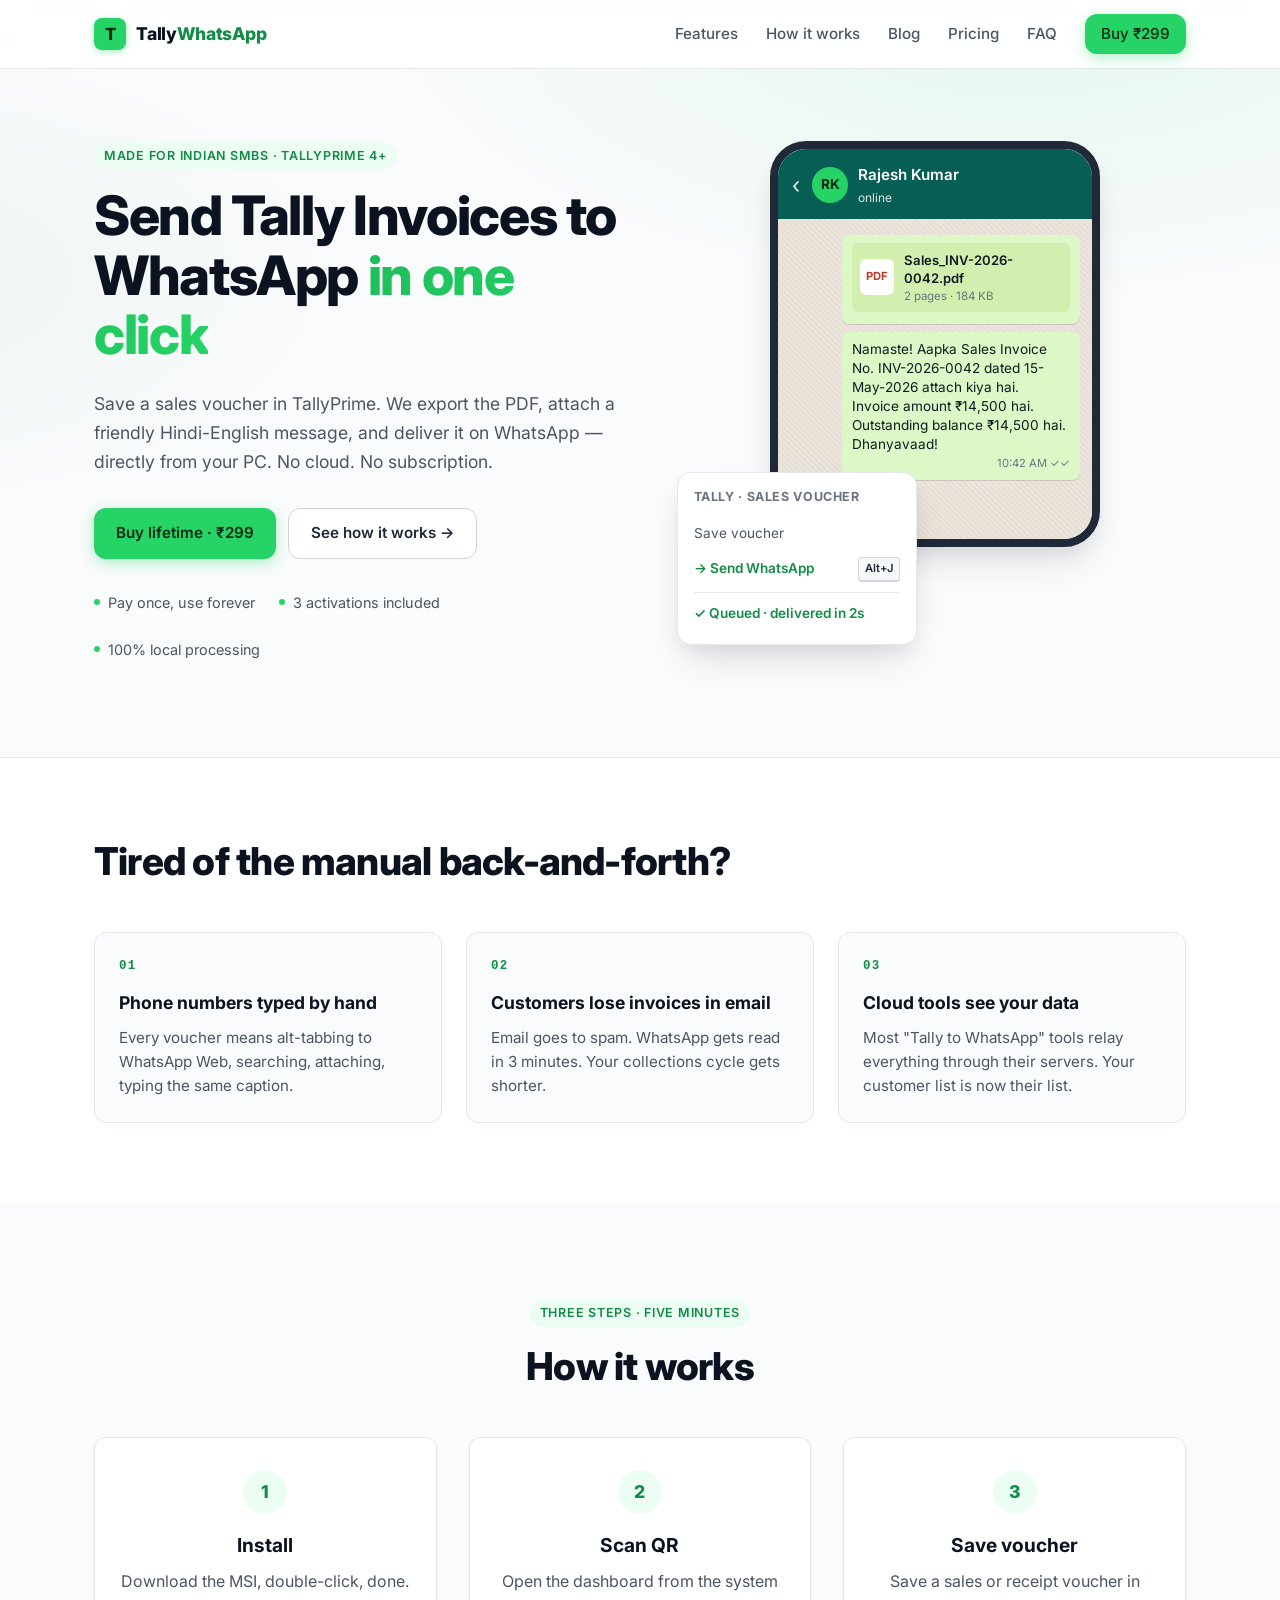
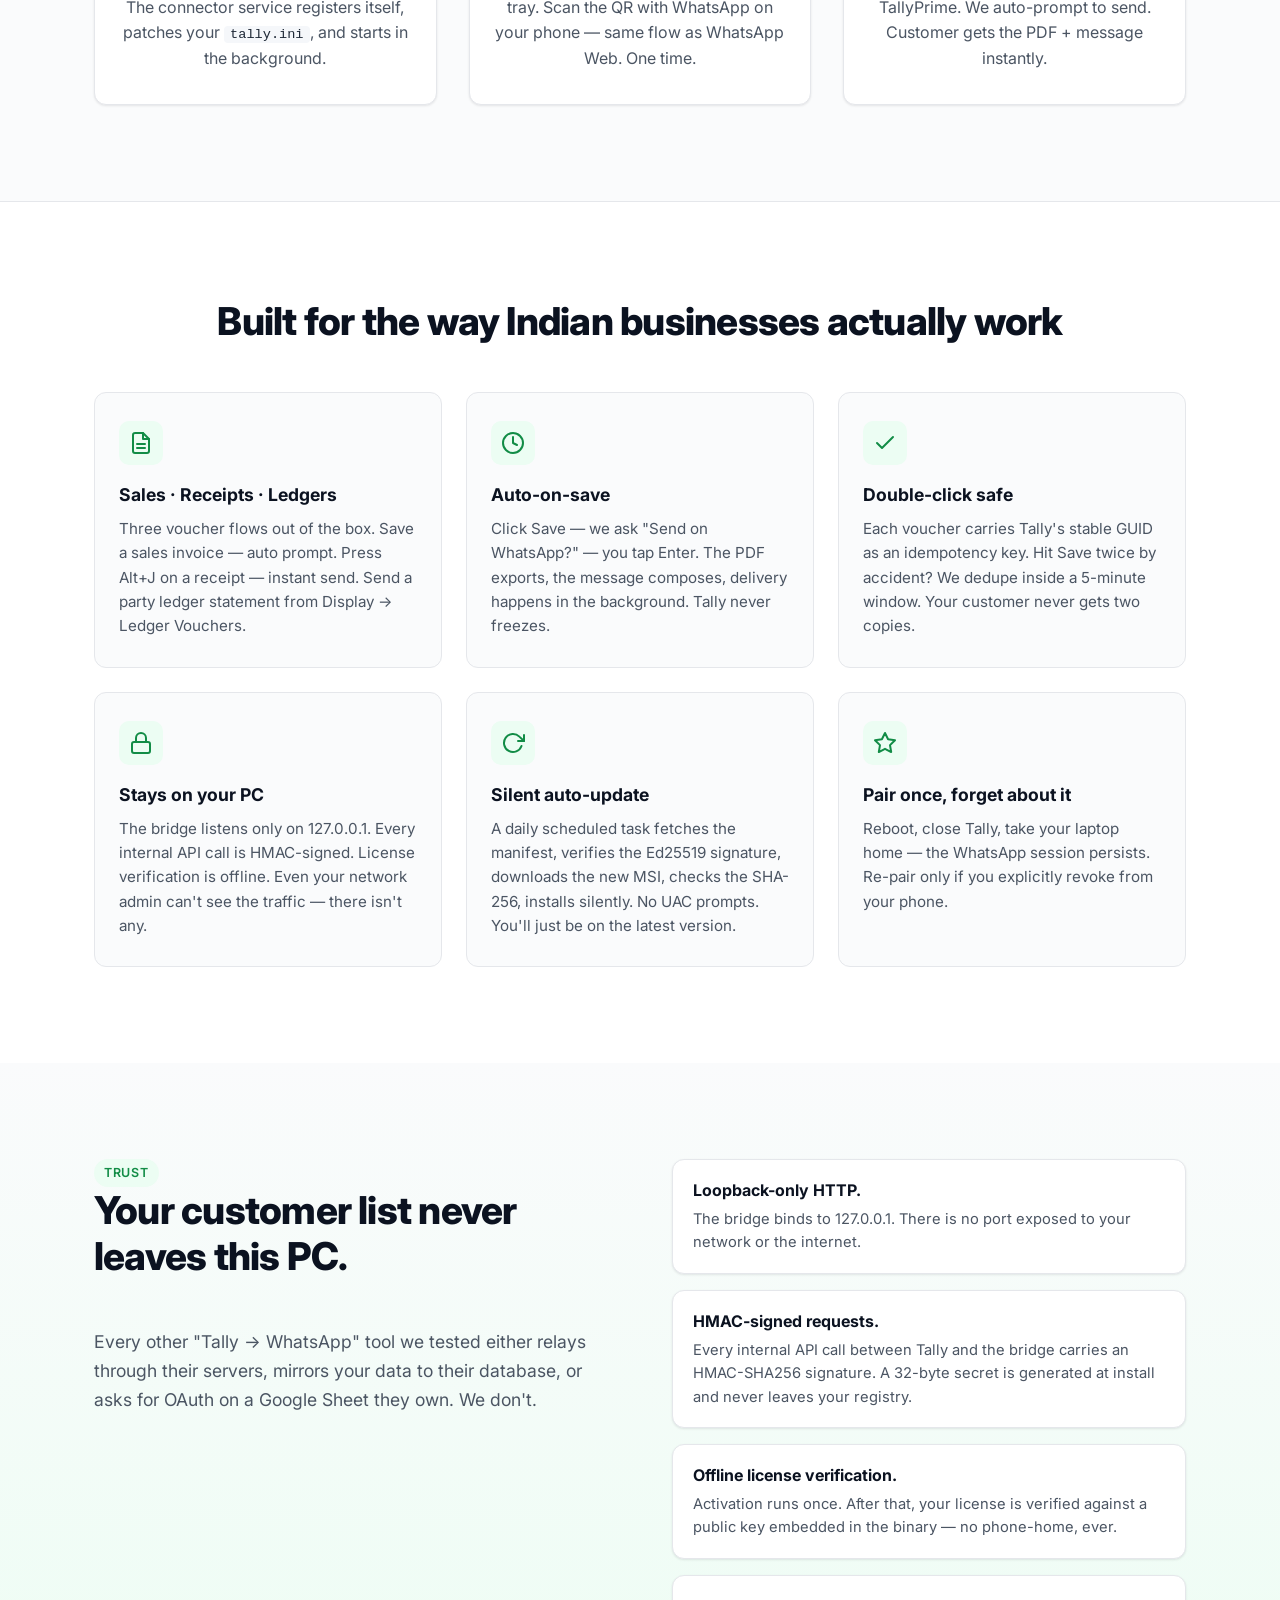
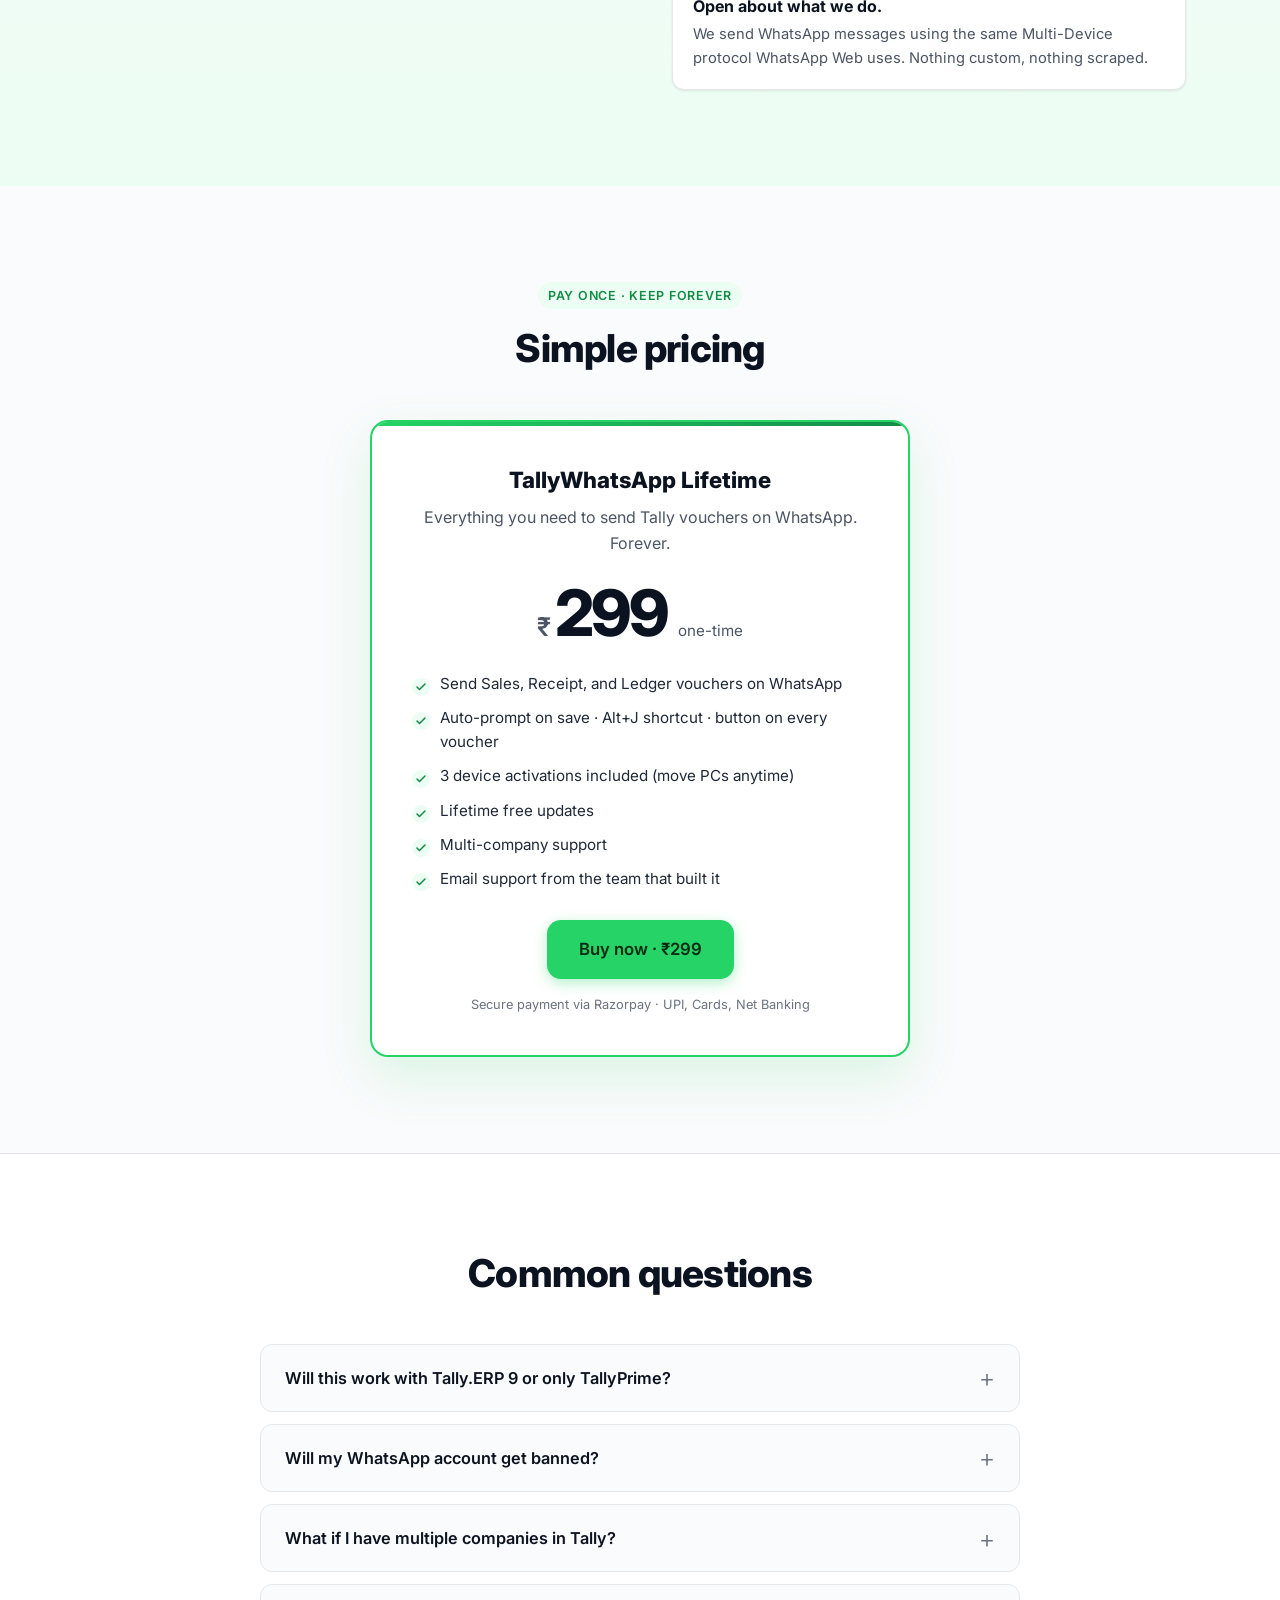
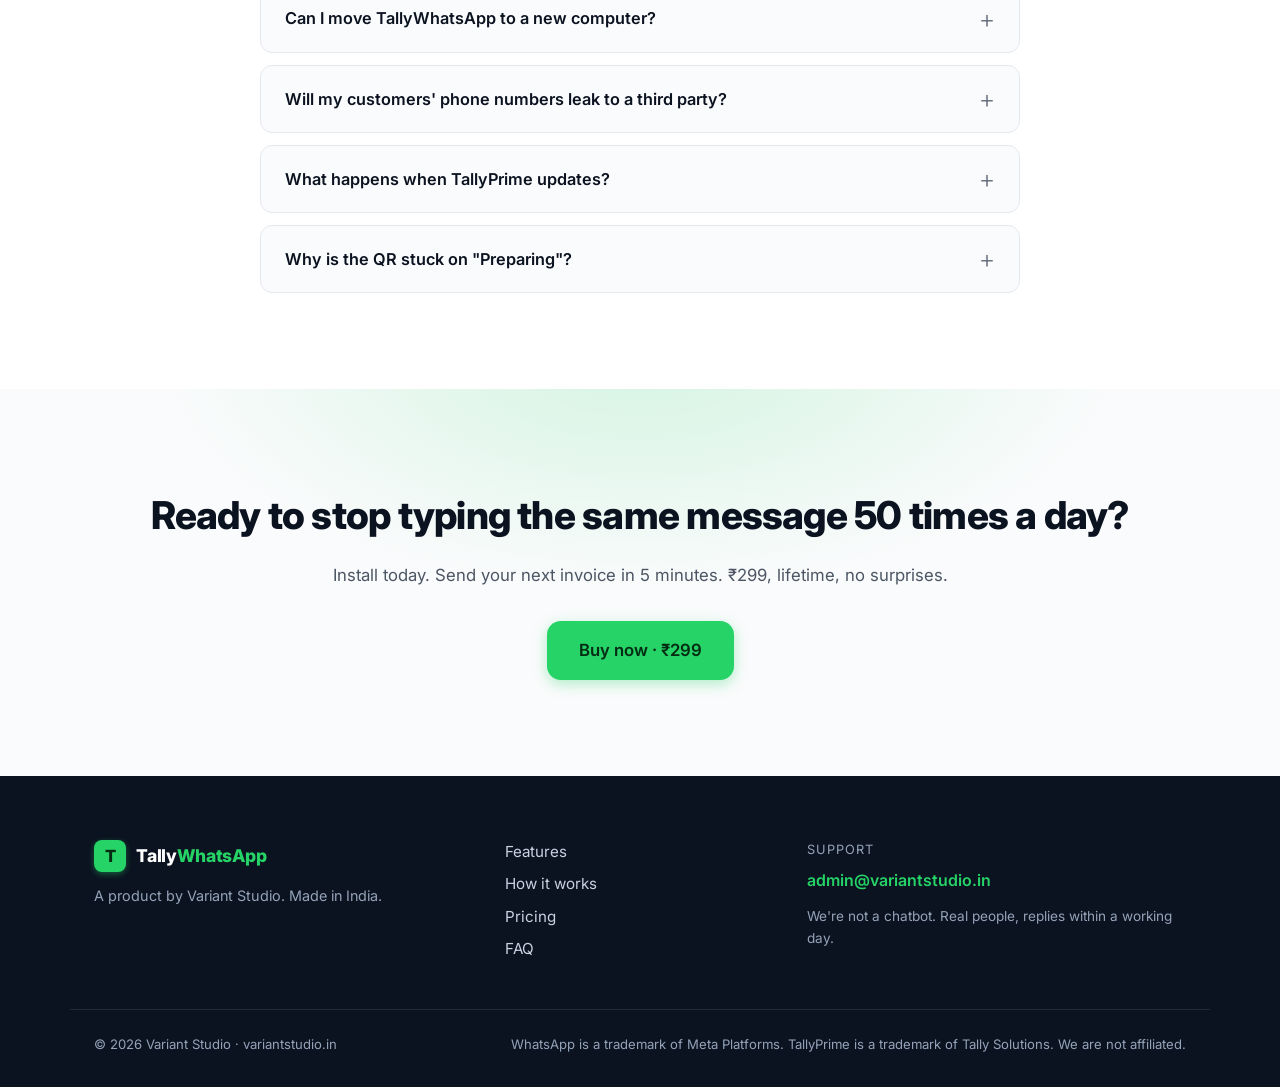
==== commit f551c71a: "landing: blog launch, QR fix, Google Search Console verify Content: * New /blog/ hub with 5 SEO post" ====
--- a/landing/index.html
+++ b/landing/index.html
@@ -90,6 +90,11 @@
       "@type": "Question",
       "name": "What happens when TallyPrime updates?",
       "acceptedAnswer": {"@type": "Answer", "text": "TallyWhatsApp self-heals on each restart and re-patches Tally if needed. The TDL contract is stable — Tally updates rarely break our integration."}
+    },
+    {
+      "@type": "Question",
+      "name": "Why is the QR stuck on Preparing?",
+      "acceptedAnswer": {"@type": "Answer", "text": "Open PowerShell as Administrator and run Restart-Service TallyWhatsAppConnector. Refresh the dashboard — a fresh QR appears within a few seconds."}
     }
   ]
 }
@@ -108,6 +113,7 @@
     <nav aria-label="Primary">
       <a href="#features">Features</a>
       <a href="#how">How it works</a>
+      <a href="/blog/">Blog</a>
       <a href="#pricing">Pricing</a>
       <a href="#faq">FAQ</a>
       <a href="#pricing" class="btn btn-primary btn-sm">Buy ₹299</a>
@@ -364,6 +370,10 @@
         <summary>What happens when TallyPrime updates?</summary>
         <p>The connector self-heals on each service restart and re-patches Tally's <code>tally.ini</code> if needed. The underlying TDL contract is stable, so Tally updates rarely break us — and if they ever do, we ship an update within days.</p>
       </details>
+      <details>
+        <summary>Why is the QR stuck on "Preparing"?</summary>
+        <p>Open PowerShell as Administrator and run <code>Restart-Service TallyWhatsAppConnector</code>. Refresh the dashboard — a fresh QR appears within a few seconds. This usually only happens after a Windows sleep/wake or a forced shutdown.</p>
+      </details>
     </div>
   </div>
 </section>
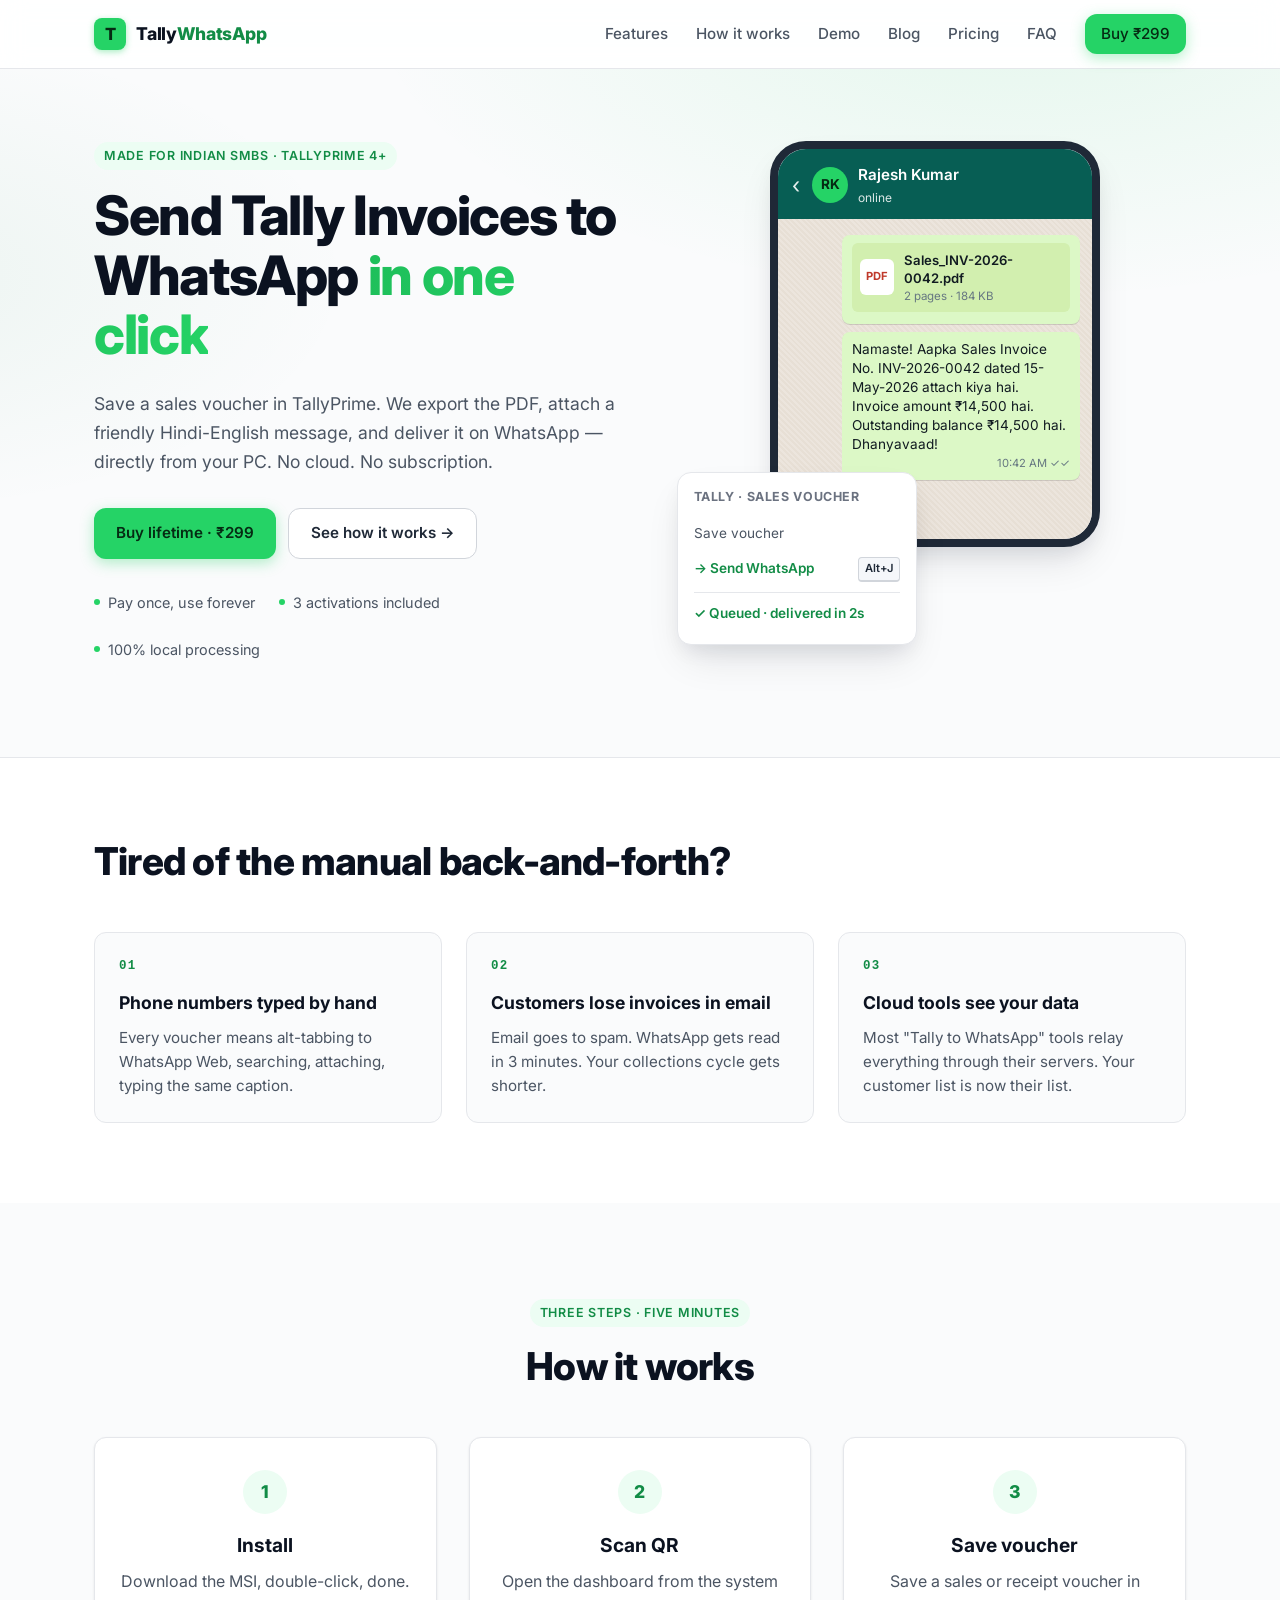
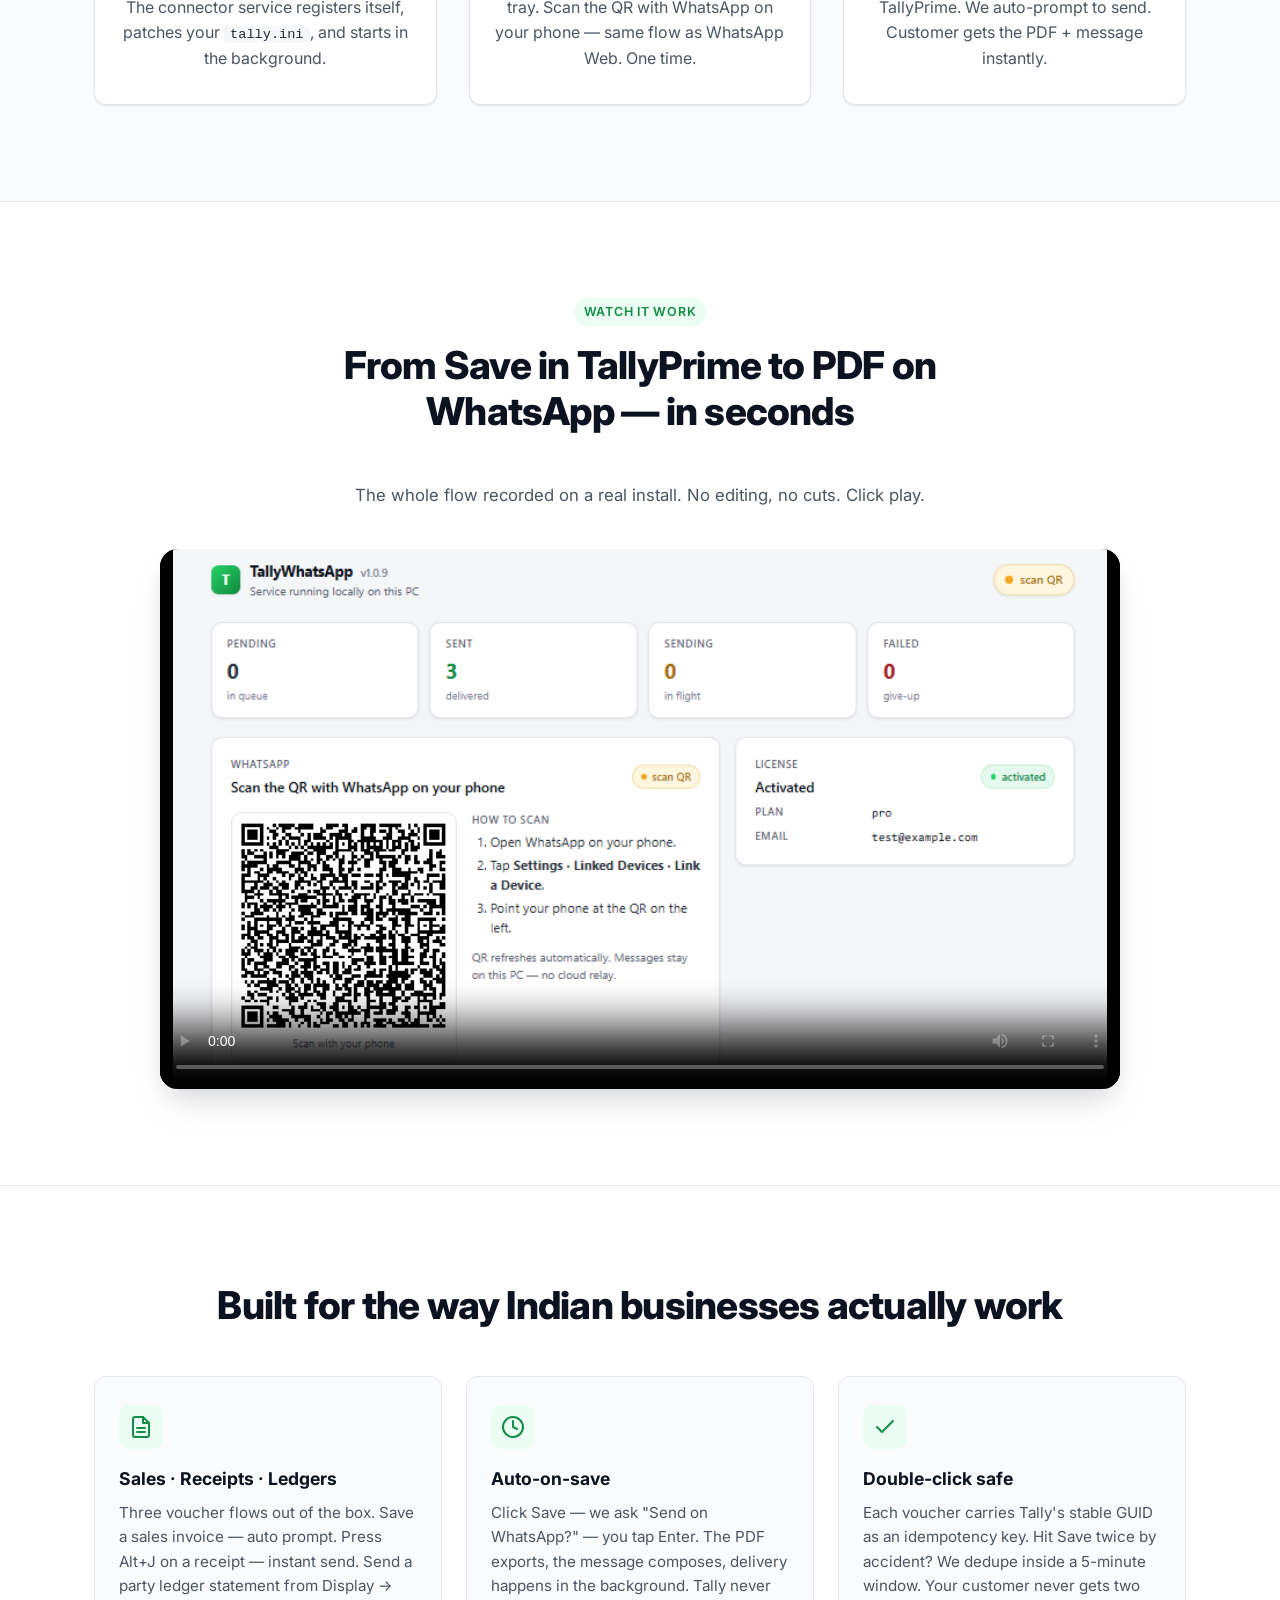
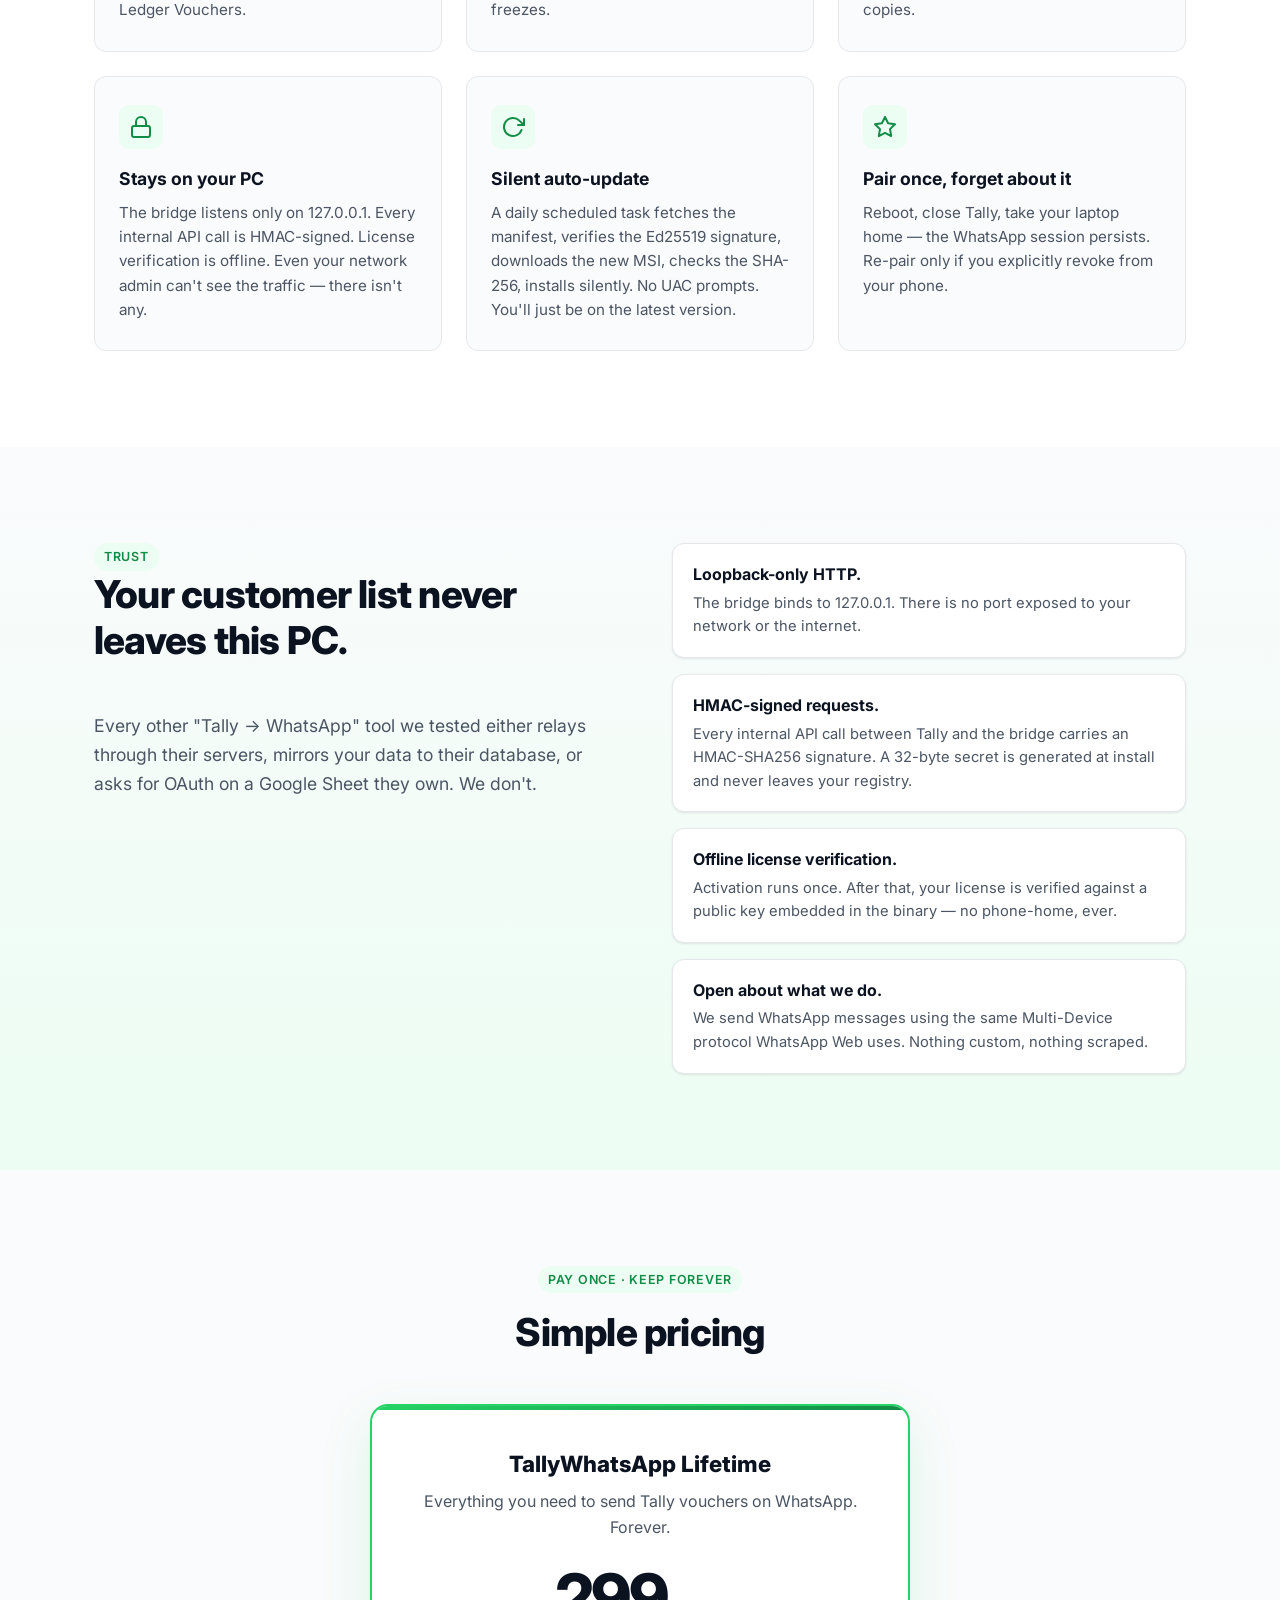
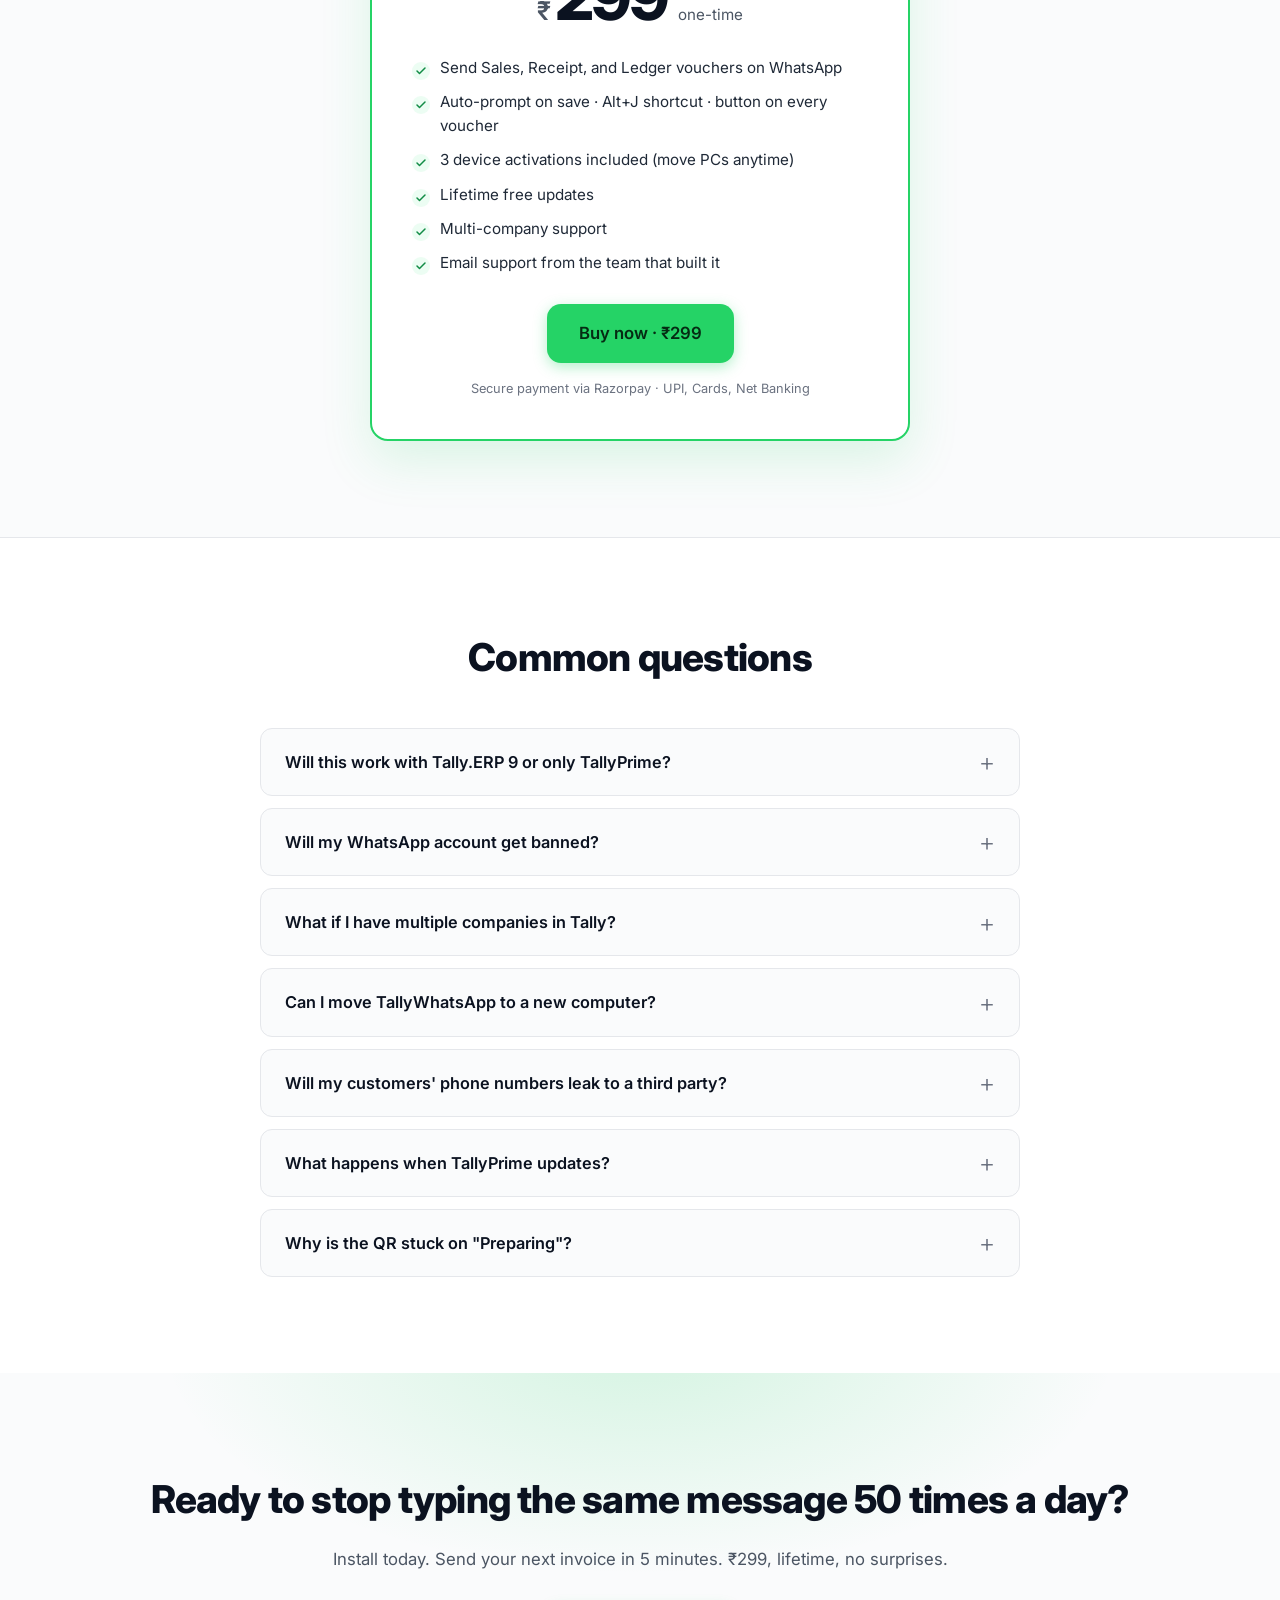
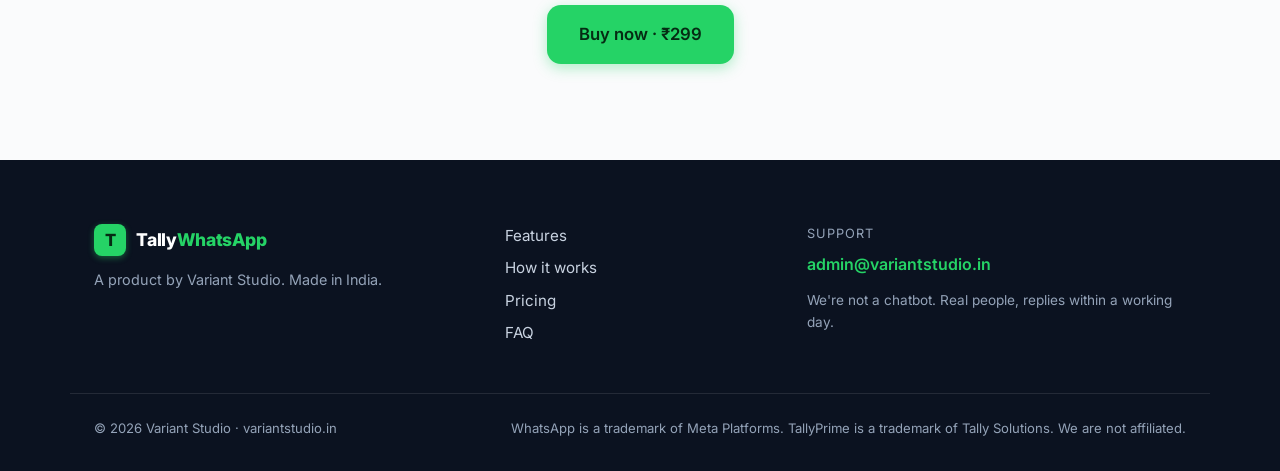
==== commit 32db4e5e: "demo video on landing + in-app Reset QR button Landing page: - Add #demo section between #how and #f" ====
--- a/landing/index.html
+++ b/landing/index.html
@@ -69,7 +69,7 @@
     {
       "@type": "Question",
       "name": "Will my WhatsApp account get banned?",
-      "acceptedAnswer": {"@type": "Answer", "text": "We use the official WhatsApp Multi-Device protocol — the same one WhatsApp Web uses. Your account is treated exactly like a linked device. We do not automate, scrape, or bypass any WhatsApp policy."}
+      "acceptedAnswer": {"@type": "Answer", "text": "We use the official WhatsApp Multi-Device protocol — your account is treated as a linked device and we never bypass any WhatsApp policy. That said, WhatsApp's anti-spam system can flag any account that sends a large bulk burst. If you blast a few hundred invoices back-to-back, WhatsApp may temporarily restrict your account for around 24 hours. We pace receipt vouchers ~90s apart for this reason. Pace sales batches to customers who expect them and you'll be fine."}
     },
     {
       "@type": "Question",
@@ -113,6 +113,7 @@
     <nav aria-label="Primary">
       <a href="#features">Features</a>
       <a href="#how">How it works</a>
+      <a href="#demo">Demo</a>
       <a href="/blog/">Blog</a>
       <a href="#pricing">Pricing</a>
       <a href="#faq">FAQ</a>
@@ -228,6 +229,29 @@
         <h3>Save voucher</h3>
         <p>Save a sales or receipt voucher in TallyPrime. We auto-prompt to send. Customer gets the PDF + message instantly.</p>
       </div>
+    </div>
+  </div>
+</section>
+
+<!-- ─────────────── DEMO VIDEO ─────────────── -->
+<section id="demo" class="demo-section">
+  <div class="container">
+    <div class="demo-head">
+      <span class="eyebrow center">Watch it work</span>
+      <h2 class="section-title">From Save in TallyPrime to PDF on WhatsApp — in seconds</h2>
+      <p>The whole flow recorded on a real install. No editing, no cuts. Click play.</p>
+    </div>
+    <div class="demo-video-wrap">
+      <video
+        class="demo-video"
+        controls
+        preload="metadata"
+        playsinline
+        poster="Pictures/Screenshot%202026-05-17%20234858.png">
+        <source src="product-demo.mp4" type="video/mp4">
+        Your browser doesn't support embedded video.
+        <a href="product-demo.mp4">Download the MP4</a> instead.
+      </video>
     </div>
   </div>
 </section>
@@ -352,7 +376,7 @@
       </details>
       <details>
         <summary>Will my WhatsApp account get banned?</summary>
-        <p>We use the official WhatsApp Multi-Device protocol — the same one WhatsApp Web uses. Your account is treated exactly like a linked device. We do not automate beyond the protocol, scrape contacts, or bypass any WhatsApp policy.</p>
+        <p>We use the official WhatsApp Multi-Device protocol — the same one WhatsApp Web uses. Your account is treated exactly like a linked device, and we don't automate beyond the protocol, scrape contacts, or bypass any policy. <strong>That said, WhatsApp's own anti-spam system can flag any account — yours, ours, or a manual user's — that sends a large bulk burst.</strong> If you blast a few hundred invoices back-to-back, WhatsApp may temporarily restrict your account for around 24 hours. We pace receipt vouchers automatically (~90s apart) for this reason. For sales batches, pace sends to real customers who expect them — that's all the spam filter cares about.</p>
       </details>
       <details>
         <summary>What if I have multiple companies in Tally?</summary>
--- a/landing/style.css
+++ b/landing/style.css
@@ -663,6 +663,43 @@
   gap: 12px;
 }
 
+/* ── Demo video section ────────────────────────────────────────────── */
+.demo-section {
+  padding: 96px 0;
+  background: var(--paper);
+  border-top: 1px solid var(--ink-100);
+}
+.demo-head {
+  max-width: 720px;
+  margin: 0 auto 40px;
+  text-align: center;
+}
+.demo-head .section-title { margin-top: 8px; }
+.demo-head p {
+  color: var(--ink-500);
+  margin-top: 12px;
+  font-size: 1.05rem;
+}
+.demo-video-wrap {
+  max-width: 960px;
+  margin: 0 auto;
+  border-radius: var(--radius-lg);
+  overflow: hidden;
+  background: #000;
+  box-shadow: var(--shadow-lg);
+  aspect-ratio: 16 / 9;
+}
+.demo-video {
+  width: 100%;
+  height: 100%;
+  display: block;
+  background: #000;
+}
+@media (max-width: 640px) {
+  .demo-section { padding: 64px 0; }
+  .demo-video-wrap { border-radius: var(--radius); }
+}
+
 /* ── Reduced motion ────────────────────────────────────────────────── */
 @media (prefers-reduced-motion: reduce) {
   * { animation: none !important; transition: none !important; scroll-behavior: auto !important; }
